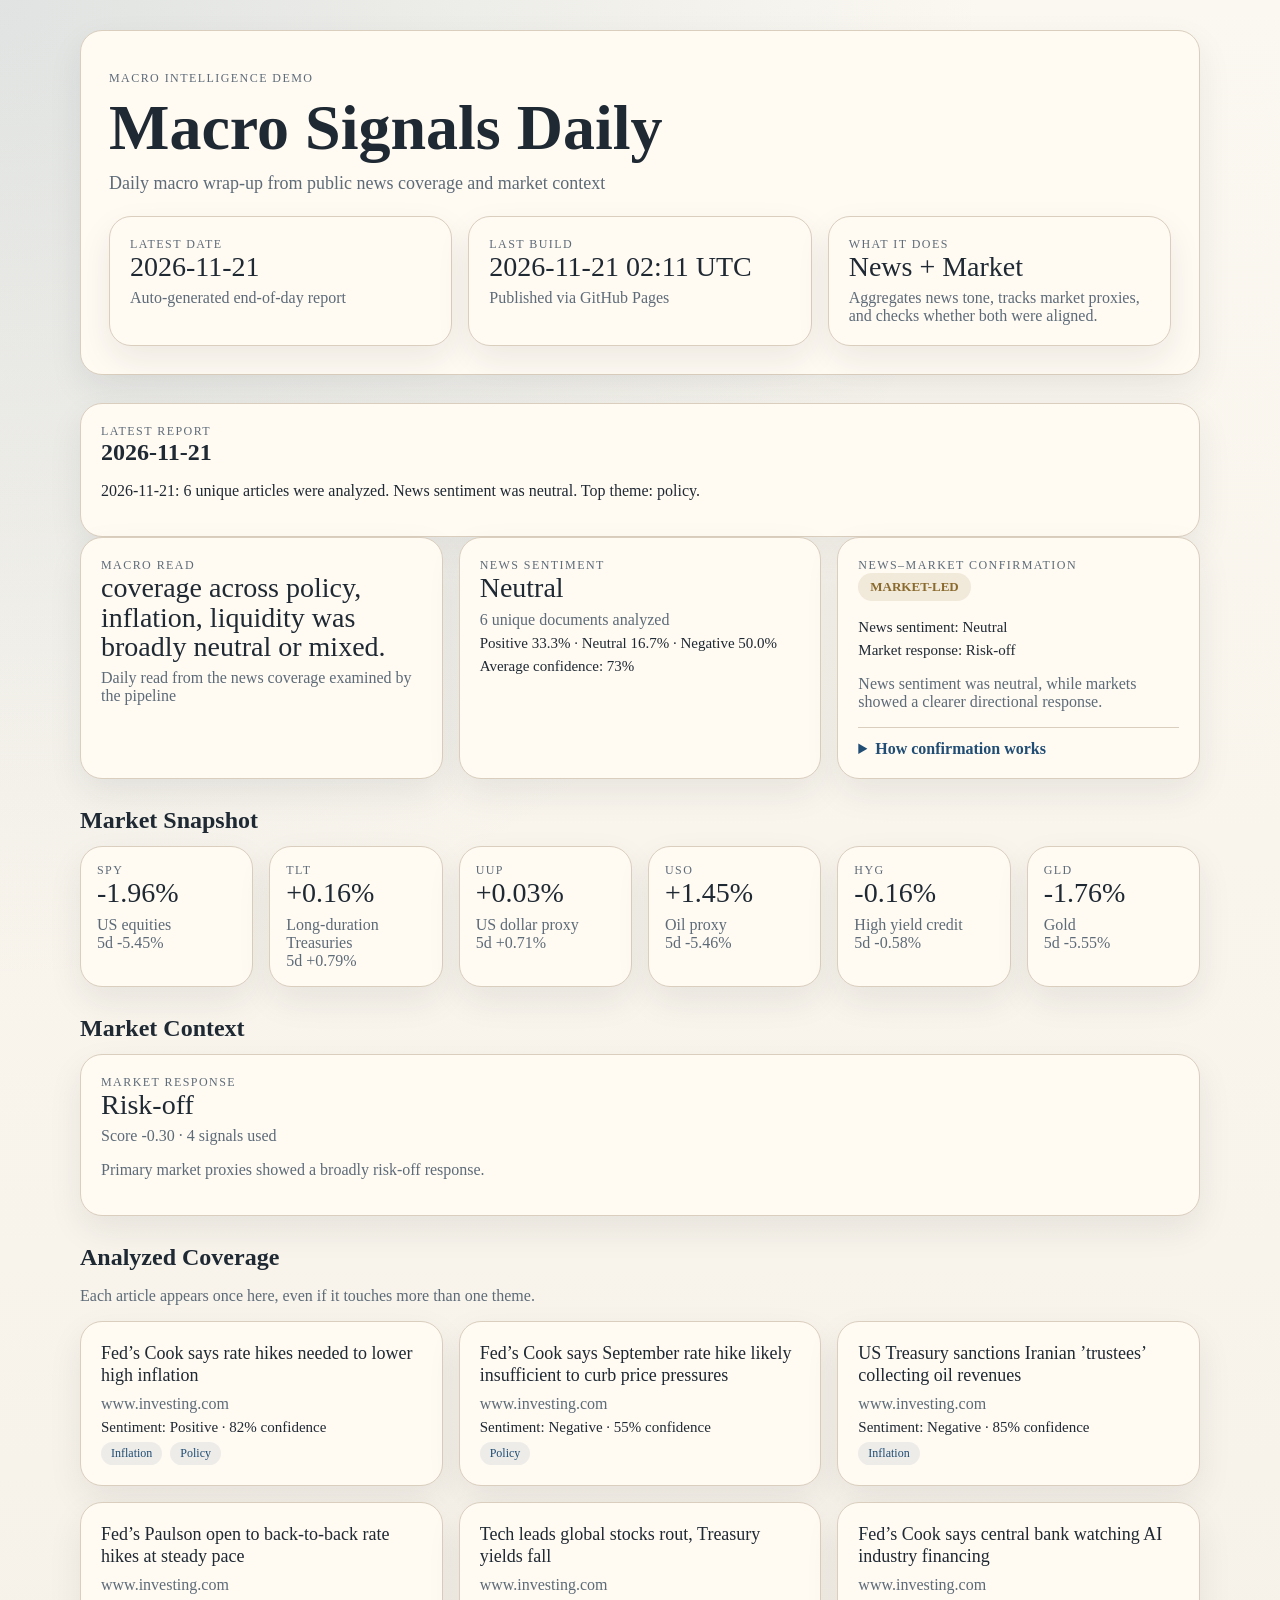
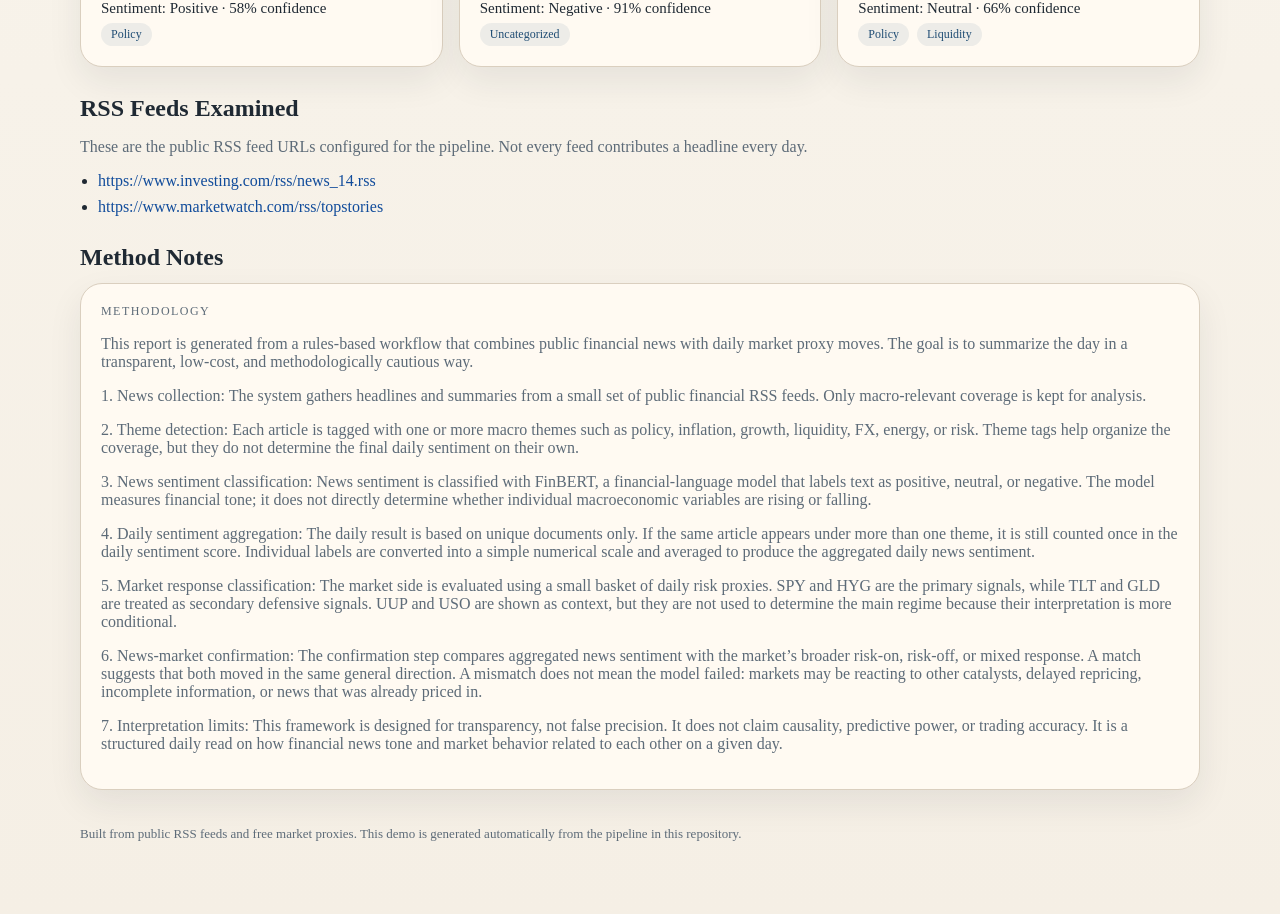
==== macro-signals-daily/index.html @ 62bd43a7 "Update macro signals daily site" ====
<!DOCTYPE html>
<html lang="en">
  <head>
    <meta charset="utf-8">
    <meta name="viewport" content="width=device-width, initial-scale=1">
    <title>Macro Signals Daily</title>
    <meta name="description" content="Daily macro wrap-up from public news coverage and market context">
    <link rel="stylesheet" href="styles.css">
  </head>
  <body>
    <main class="page">
      <section class="hero">
        <p class="eyebrow">Macro Intelligence Demo</p>
        <h1>Macro Signals Daily</h1>
        <p class="tagline">Daily macro wrap-up from public news coverage and market context</p>
        <div class="meta-row">
          <div class="card">
            <div class="kicker">Latest Date</div>
            <div class="value">2026-11-21</div>
            <div class="subtle">Auto-generated end-of-day report</div>
          </div>
          <div class="card">
            <div class="kicker">Last Build</div>
            <div class="value">2026-11-21 02:11 UTC</div>
            <div class="subtle">Published via GitHub Pages</div>
          </div>
          <div class="card">
            <div class="kicker">What It Does</div>
            <div class="value">News + Market</div>
            <div class="subtle">Aggregates news tone, tracks market proxies, and checks whether both were aligned.</div>
          </div>
        </div>
      </section>

      
    <section class="section" id="report-2026-11-21">
      <div class="card">
        <div class="kicker">Latest Report</div>
        <h2>2026-11-21</h2>
        <p>2026-11-21: 6 unique articles were analyzed. News sentiment was neutral. Top theme: policy.</p>
      </div>

      <div class="signal-grid">
        <div class="card">
          <div class="kicker">Macro Read</div>
          <div class="value">coverage across policy, inflation, liquidity was broadly neutral or mixed.</div>
          <div class="subtle">Daily read from the news coverage examined by the pipeline</div>
        </div>
        
    <div class="card">
      <div class="kicker">News Sentiment</div>
      <div class="value">Neutral</div>
      <div class="subtle">6 unique documents analyzed</div>
      <div class="summary-line">Positive 33.3% · Neutral 16.7% · Negative 50.0%</div>
      <div class="summary-line">Average confidence: 73%</div>
    </div>
    
        
    <div class="card">
      <div class="kicker">News–Market Confirmation</div>
      <div class="status-pill status-market-led">MARKET-LED</div>
      <div class="summary-line">News sentiment: Neutral</div>
      <div class="summary-line">Market response: Risk-off</div>
      <p class="subtle">News sentiment was neutral, while markets showed a clearer directional response.</p>
      <details>
        <summary>How confirmation works</summary>
        <p>
          It compares the aggregated tone of unique news documents with a basket of
          risk-on and risk-off proxies. SPY and HYG carry the most weight, while TLT
          and GLD act as lighter defensive signals.
        </p>
      </details>
    </div>
    
      </div>

      <div class="section">
        <h2>Market Snapshot</h2>
        <div class="market-grid">
            <div class="market-card">
              <div class="kicker">SPY</div>
              <div class="value">-1.96%</div>
              <div class="subtle">US equities</div>
              <div class="subtle">5d -5.45%</div>
            </div>
            
            <div class="market-card">
              <div class="kicker">TLT</div>
              <div class="value">+0.16%</div>
              <div class="subtle">Long-duration Treasuries</div>
              <div class="subtle">5d +0.79%</div>
            </div>
            
            <div class="market-card">
              <div class="kicker">UUP</div>
              <div class="value">+0.03%</div>
              <div class="subtle">US dollar proxy</div>
              <div class="subtle">5d +0.71%</div>
            </div>
            
            <div class="market-card">
              <div class="kicker">USO</div>
              <div class="value">+1.45%</div>
              <div class="subtle">Oil proxy</div>
              <div class="subtle">5d -5.46%</div>
            </div>
            
            <div class="market-card">
              <div class="kicker">HYG</div>
              <div class="value">-0.16%</div>
              <div class="subtle">High yield credit</div>
              <div class="subtle">5d -0.58%</div>
            </div>
            
            <div class="market-card">
              <div class="kicker">GLD</div>
              <div class="value">-1.76%</div>
              <div class="subtle">Gold</div>
              <div class="subtle">5d -5.55%</div>
            </div>
            </div>
      </div>

      <div class="section">
        <h2>Market Context</h2>
        
    <div class="card">
      <div class="kicker">Market Response</div>
      <div class="value">Risk-off</div>
      <div class="subtle">Score -0.30 · 4 signals used</div>
      <p class="subtle">Primary market proxies showed a broadly risk-off response.</p>
    </div>
    
      </div>

      <div class="section">
        <h2>Analyzed Coverage</h2>
        <p class="subtle">Each article appears once here, even if it touches more than one theme.</p>
        <div class="coverage-grid">
            <article class="story-card">
              <div class="story-title">Fed’s Cook says rate hikes needed to lower high inflation</div>
              <div class="source">www.investing.com</div>
              <div class="summary-line">Sentiment: Positive · 82% confidence</div>
              <div><span class="tag">Inflation</span><span class="tag">Policy</span></div>
            </article>
            
            <article class="story-card">
              <div class="story-title">Fed’s Cook says September rate hike likely insufficient to curb price pressures</div>
              <div class="source">www.investing.com</div>
              <div class="summary-line">Sentiment: Negative · 55% confidence</div>
              <div><span class="tag">Policy</span></div>
            </article>
            
            <article class="story-card">
              <div class="story-title">US Treasury sanctions Iranian ’trustees’ collecting oil revenues</div>
              <div class="source">www.investing.com</div>
              <div class="summary-line">Sentiment: Negative · 85% confidence</div>
              <div><span class="tag">Inflation</span></div>
            </article>
            
            <article class="story-card">
              <div class="story-title">Fed’s Paulson open to back-to-back rate hikes at steady pace</div>
              <div class="source">www.investing.com</div>
              <div class="summary-line">Sentiment: Positive · 58% confidence</div>
              <div><span class="tag">Policy</span></div>
            </article>
            
            <article class="story-card">
              <div class="story-title">Tech leads global stocks rout, Treasury yields fall</div>
              <div class="source">www.investing.com</div>
              <div class="summary-line">Sentiment: Negative · 91% confidence</div>
              <div><span class="tag">Uncategorized</span></div>
            </article>
            
            <article class="story-card">
              <div class="story-title">Fed’s Cook says central bank watching AI industry financing</div>
              <div class="source">www.investing.com</div>
              <div class="summary-line">Sentiment: Neutral · 66% confidence</div>
              <div><span class="tag">Policy</span><span class="tag">Liquidity</span></div>
            </article>
            </div>
      </div>

      <div class="section">
        <h2>RSS Feeds Examined</h2>
        <p class="subtle">These are the public RSS feed URLs configured for the pipeline. Not every feed contributes a headline every day.</p>
        <ul class="source-list"><li><a href="https://www.investing.com/rss/news_14.rss" target="_blank" rel="noreferrer">https://www.investing.com/rss/news_14.rss</a></li><li><a href="https://www.marketwatch.com/rss/topstories" target="_blank" rel="noreferrer">https://www.marketwatch.com/rss/topstories</a></li></ul>
      </div>

      <div class="section">
        <h2>Method Notes</h2>
        
    <div class="card">
      <div class="kicker">Methodology</div>
      <p class="subtle">
        This report is generated from a rules-based workflow that combines public financial
        news with daily market proxy moves. The goal is to summarize the day in a transparent,
        low-cost, and methodologically cautious way.
      </p>
      <p class="subtle">
        1. News collection: The system gathers headlines and summaries from a small set of
        public financial RSS feeds. Only macro-relevant coverage is kept for analysis.
      </p>
      <p class="subtle">
        2. Theme detection: Each article is tagged with one or more macro themes such as
        policy, inflation, growth, liquidity, FX, energy, or risk. Theme tags help organize
        the coverage, but they do not determine the final daily sentiment on their own.
      </p>
      <p class="subtle">
        3. News sentiment classification: News sentiment is classified with FinBERT, a
        financial-language model that labels text as positive, neutral, or negative. The
        model measures financial tone; it does not directly determine whether individual
        macroeconomic variables are rising or falling.
      </p>
      <p class="subtle">
        4. Daily sentiment aggregation: The daily result is based on unique documents only.
        If the same article appears under more than one theme, it is still counted once in
        the daily sentiment score. Individual labels are converted into a simple numerical
        scale and averaged to produce the aggregated daily news sentiment.
      </p>
      <p class="subtle">
        5. Market response classification: The market side is evaluated using a small basket
        of daily risk proxies. SPY and HYG are the primary signals, while TLT and GLD are
        treated as secondary defensive signals. UUP and USO are shown as context, but they
        are not used to determine the main regime because their interpretation is more
        conditional.
      </p>
      <p class="subtle">
        6. News-market confirmation: The confirmation step compares aggregated news sentiment
        with the market’s broader risk-on, risk-off, or mixed response. A match suggests
        that both moved in the same general direction. A mismatch does not mean the model
        failed: markets may be reacting to other catalysts, delayed repricing, incomplete
        information, or news that was already priced in.
      </p>
      <p class="subtle">
        7. Interpretation limits: This framework is designed for transparency, not false
        precision. It does not claim causality, predictive power, or trading accuracy. It is
        a structured daily read on how financial news tone and market behavior related to
        each other on a given day.
      </p>
    </div>
    
      </div>
    </section>
    

      <footer class="footer">
        Built from public RSS feeds and free market proxies. This demo is generated automatically from the pipeline in this repository.
      </footer>
    </main>
  </body>
</html>
---- macro-signals-daily/styles.css ----
:root {
  --bg: #f5efe5;
  --panel: #fffaf2;
  --panel-strong: #f1e8d9;
  --ink: #1f2933;
  --muted: #5d6b78;
  --line: #dacfbf;
  --accent: #204d74;
  --good: #1f6b44;
  --bad: #8f2f2d;
  --soft: #8a6a2d;
  --shadow: 0 14px 34px rgba(31, 41, 51, 0.08);
}
* { box-sizing: border-box; }
body {
  margin: 0;
  font-family: Georgia, "Times New Roman", serif;
  color: var(--ink);
  background:
    radial-gradient(circle at top left, rgba(32, 77, 116, 0.12), transparent 35%),
    linear-gradient(180deg, #fbf8f1 0%, var(--bg) 100%);
}
.page {
  width: min(1120px, calc(100vw - 32px));
  margin: 0 auto;
  padding: 30px 0 72px;
}
.hero, .card, .market-card, .story-card {
  background: var(--panel);
  border: 1px solid var(--line);
  border-radius: 22px;
  box-shadow: var(--shadow);
}
.hero { padding: 28px; }
.card, .story-card { padding: 20px; }
.market-card { padding: 16px; }
.eyebrow, .kicker {
  text-transform: uppercase;
  letter-spacing: 0.12em;
  font-size: 12px;
  color: var(--muted);
}
h1 { margin: 0; font-size: clamp(34px, 6vw, 64px); line-height: 0.95; }
h2 { margin: 0 0 12px; font-size: 24px; }
h3 { margin: 0 0 10px; font-size: 18px; }
.tagline, .subtle, .source, .footer, details p, details li {
  color: var(--muted);
}
.tagline {
  margin: 14px 0 0;
  max-width: 720px;
  font-size: 18px;
}
.section { margin-top: 28px; }
.meta-row, .signal-grid, .market-grid, .coverage-grid {
  display: grid;
  gap: 16px;
}
.meta-row { margin-top: 22px; grid-template-columns: repeat(auto-fit, minmax(180px, 1fr)); }
.signal-grid { grid-template-columns: repeat(auto-fit, minmax(240px, 1fr)); }
.market-grid { grid-template-columns: repeat(auto-fit, minmax(140px, 1fr)); }
.coverage-grid { grid-template-columns: repeat(auto-fit, minmax(280px, 1fr)); }
.value {
  font-size: 28px;
  line-height: 1.05;
  margin: 0 0 8px;
}
.summary-line {
  font-size: 15px;
  color: var(--ink);
  margin-top: 6px;
}
.status-pill, .tag {
  display: inline-flex;
  align-items: center;
  border-radius: 999px;
}
.status-pill {
  padding: 6px 12px;
  font-size: 13px;
  font-weight: 700;
  margin-bottom: 12px;
  background: var(--panel-strong);
}
.tag {
  margin: 6px 8px 0 0;
  padding: 4px 10px;
  font-size: 12px;
  color: var(--accent);
  background: rgba(32, 77, 116, 0.08);
}
.status-confirmed { color: var(--good); background: rgba(31, 107, 68, 0.12); }
.status-divergent { color: var(--bad); background: rgba(143, 47, 45, 0.12); }
.status-unconfirmed, .status-market-led, .status-neutral, .status-insufficient-data {
  color: var(--soft);
  background: rgba(138, 106, 45, 0.12);
}
.story-card ul, .source-list {
  margin: 12px 0 0;
  padding-left: 18px;
}
.source-list li + li { margin-top: 8px; }
.source-list a {
  color: #114c9b;
  text-decoration: none;
}
.source-list a:hover { text-decoration: underline; }
.story-title {
  font-size: 18px;
  line-height: 1.25;
  margin-bottom: 8px;
}
.footer {
  margin-top: 36px;
  font-size: 13px;
}
details {
  margin-top: 14px;
  padding-top: 12px;
  border-top: 1px solid var(--line);
}
summary {
  cursor: pointer;
  color: var(--accent);
  font-weight: 700;
}
@media (max-width: 720px) {
  .page {
    width: min(100vw - 20px, 1120px);
    padding-top: 16px;
  }
}
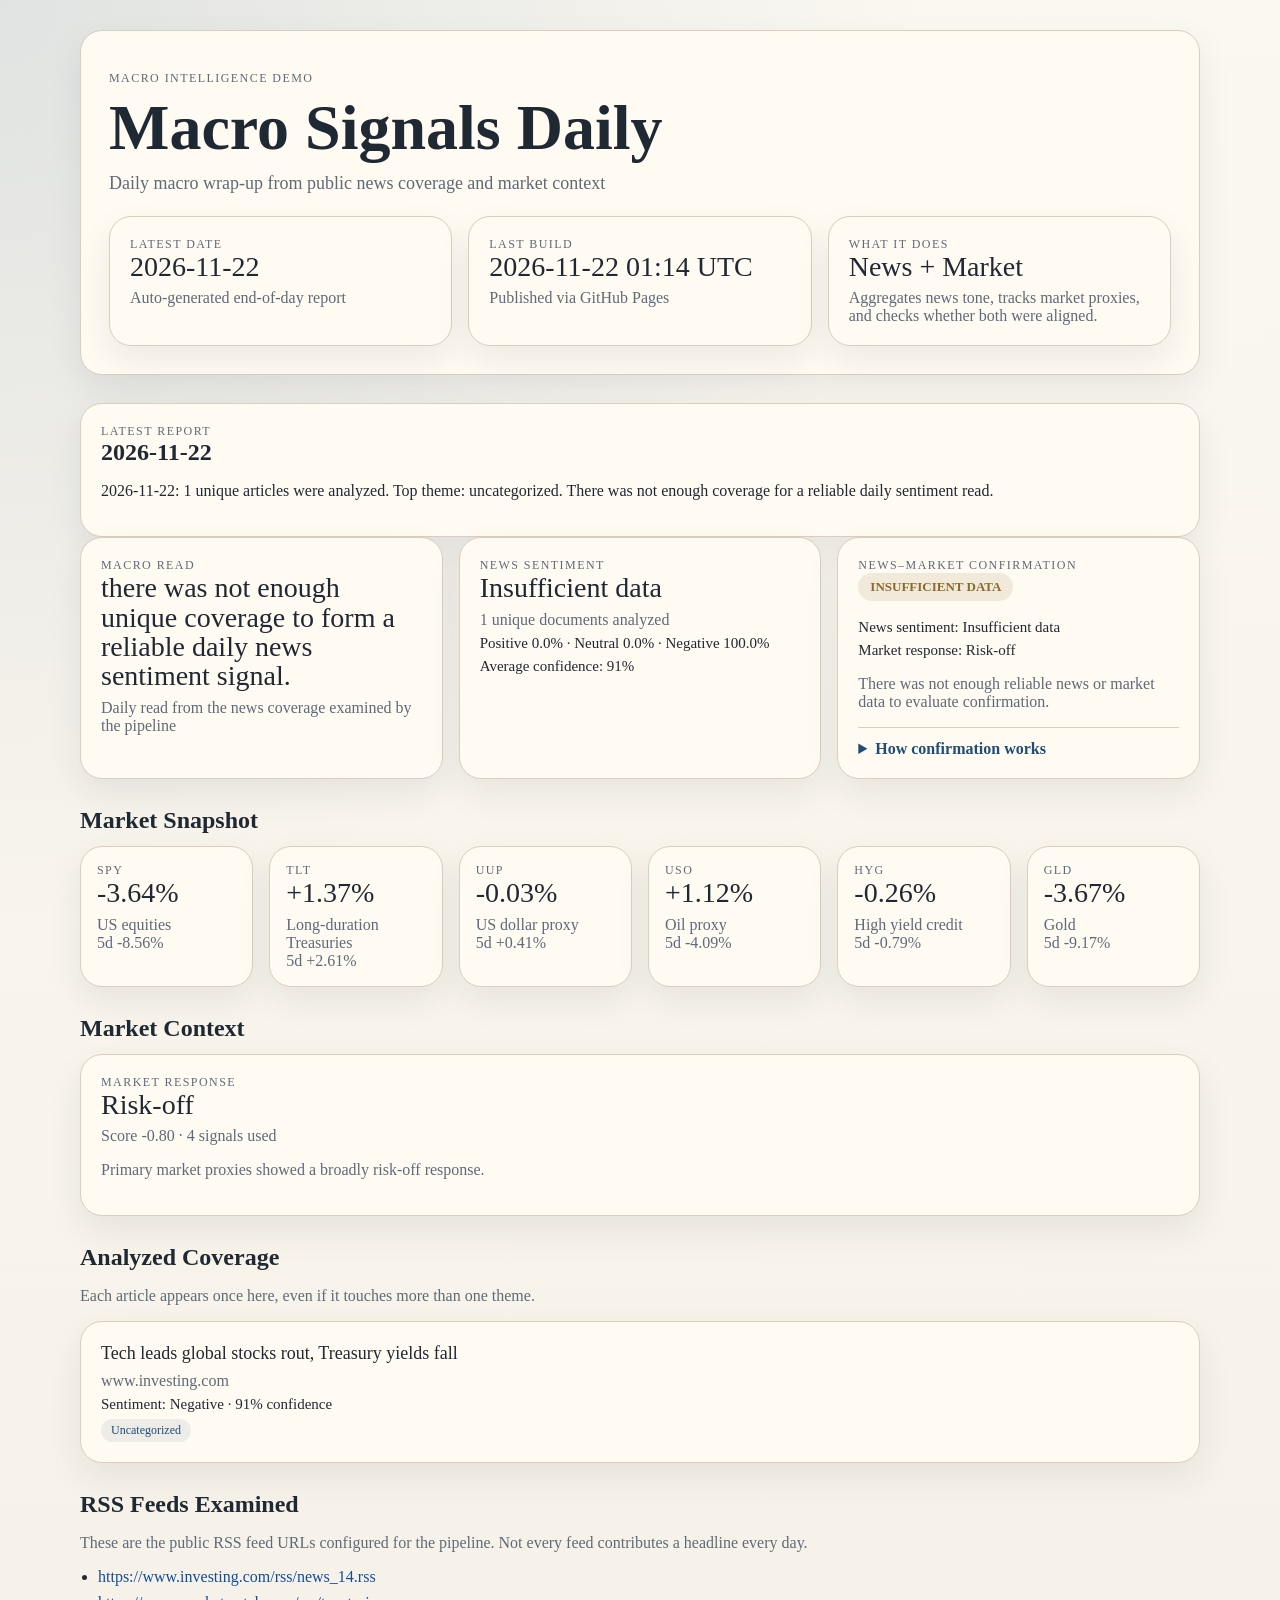
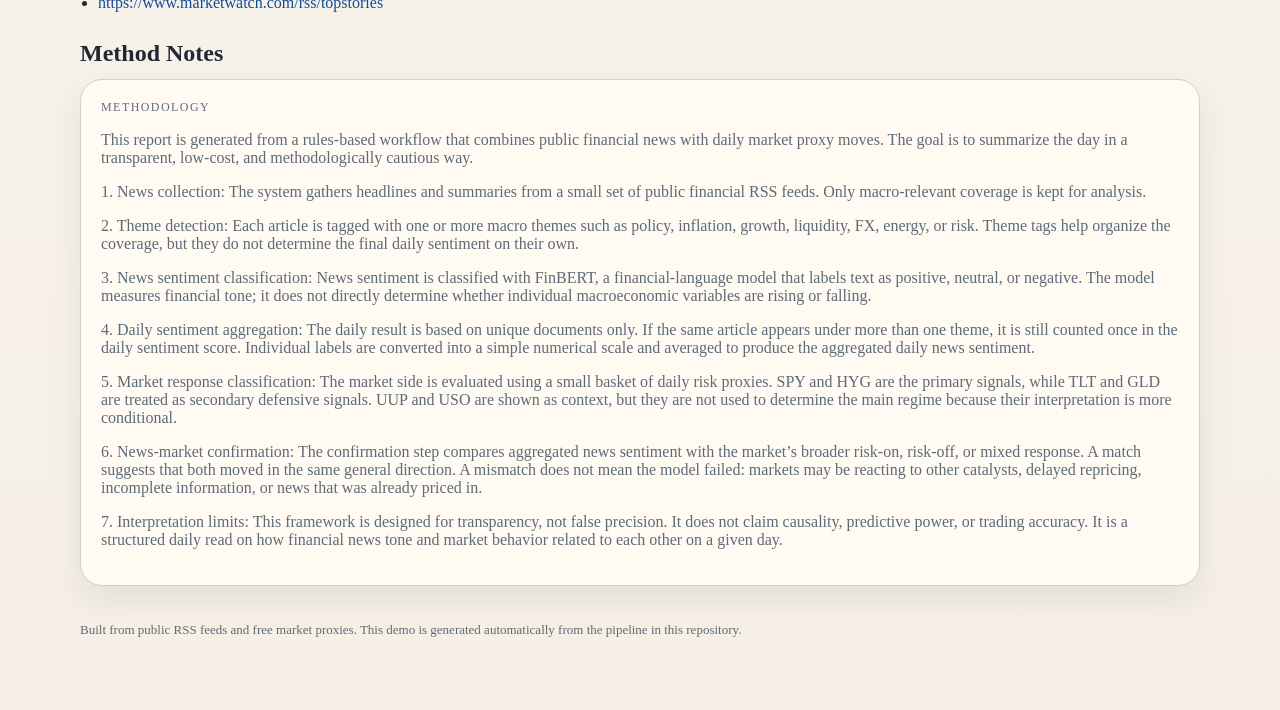
==== commit a59c156d: "Update macro signals daily site" ====
--- a/macro-signals-daily/index.html
+++ b/macro-signals-daily/index.html
@@ -16,12 +16,12 @@
         <div class="meta-row">
           <div class="card">
             <div class="kicker">Latest Date</div>
-            <div class="value">2026-11-21</div>
+            <div class="value">2026-11-22</div>
             <div class="subtle">Auto-generated end-of-day report</div>
           </div>
           <div class="card">
             <div class="kicker">Last Build</div>
-            <div class="value">2026-11-21 02:11 UTC</div>
+            <div class="value">2026-11-22 01:14 UTC</div>
             <div class="subtle">Published via GitHub Pages</div>
           </div>
           <div class="card">
@@ -33,35 +33,35 @@
       </section>
 
       
-    <section class="section" id="report-2026-11-21">
+    <section class="section" id="report-2026-11-22">
       <div class="card">
         <div class="kicker">Latest Report</div>
-        <h2>2026-11-21</h2>
-        <p>2026-11-21: 6 unique articles were analyzed. News sentiment was neutral. Top theme: policy.</p>
+        <h2>2026-11-22</h2>
+        <p>2026-11-22: 1 unique articles were analyzed. Top theme: uncategorized. There was not enough coverage for a reliable daily sentiment read.</p>
       </div>
 
       <div class="signal-grid">
         <div class="card">
           <div class="kicker">Macro Read</div>
-          <div class="value">coverage across policy, inflation, liquidity was broadly neutral or mixed.</div>
+          <div class="value">there was not enough unique coverage to form a reliable daily news sentiment signal.</div>
           <div class="subtle">Daily read from the news coverage examined by the pipeline</div>
         </div>
         
     <div class="card">
       <div class="kicker">News Sentiment</div>
-      <div class="value">Neutral</div>
-      <div class="subtle">6 unique documents analyzed</div>
-      <div class="summary-line">Positive 33.3% · Neutral 16.7% · Negative 50.0%</div>
-      <div class="summary-line">Average confidence: 73%</div>
+      <div class="value">Insufficient data</div>
+      <div class="subtle">1 unique documents analyzed</div>
+      <div class="summary-line">Positive 0.0% · Neutral 0.0% · Negative 100.0%</div>
+      <div class="summary-line">Average confidence: 91%</div>
     </div>
     
         
     <div class="card">
       <div class="kicker">News–Market Confirmation</div>
-      <div class="status-pill status-market-led">MARKET-LED</div>
-      <div class="summary-line">News sentiment: Neutral</div>
+      <div class="status-pill status-insufficient-data">INSUFFICIENT DATA</div>
+      <div class="summary-line">News sentiment: Insufficient data</div>
       <div class="summary-line">Market response: Risk-off</div>
-      <p class="subtle">News sentiment was neutral, while markets showed a clearer directional response.</p>
+      <p class="subtle">There was not enough reliable news or market data to evaluate confirmation.</p>
       <details>
         <summary>How confirmation works</summary>
         <p>
@@ -79,44 +79,44 @@
         <div class="market-grid">
             <div class="market-card">
               <div class="kicker">SPY</div>
-              <div class="value">-1.96%</div>
+              <div class="value">-3.64%</div>
               <div class="subtle">US equities</div>
-              <div class="subtle">5d -5.45%</div>
+              <div class="subtle">5d -8.56%</div>
             </div>
             
             <div class="market-card">
               <div class="kicker">TLT</div>
-              <div class="value">+0.16%</div>
+              <div class="value">+1.37%</div>
               <div class="subtle">Long-duration Treasuries</div>
-              <div class="subtle">5d +0.79%</div>
+              <div class="subtle">5d +2.61%</div>
             </div>
             
             <div class="market-card">
               <div class="kicker">UUP</div>
-              <div class="value">+0.03%</div>
+              <div class="value">-0.03%</div>
               <div class="subtle">US dollar proxy</div>
-              <div class="subtle">5d +0.71%</div>
+              <div class="subtle">5d +0.41%</div>
             </div>
             
             <div class="market-card">
               <div class="kicker">USO</div>
-              <div class="value">+1.45%</div>
+              <div class="value">+1.12%</div>
               <div class="subtle">Oil proxy</div>
-              <div class="subtle">5d -5.46%</div>
+              <div class="subtle">5d -4.09%</div>
             </div>
             
             <div class="market-card">
               <div class="kicker">HYG</div>
-              <div class="value">-0.16%</div>
+              <div class="value">-0.26%</div>
               <div class="subtle">High yield credit</div>
-              <div class="subtle">5d -0.58%</div>
+              <div class="subtle">5d -0.79%</div>
             </div>
             
             <div class="market-card">
               <div class="kicker">GLD</div>
-              <div class="value">-1.76%</div>
+              <div class="value">-3.67%</div>
               <div class="subtle">Gold</div>
-              <div class="subtle">5d -5.55%</div>
+              <div class="subtle">5d -9.17%</div>
             </div>
             </div>
       </div>
@@ -127,7 +127,7 @@
     <div class="card">
       <div class="kicker">Market Response</div>
       <div class="value">Risk-off</div>
-      <div class="subtle">Score -0.30 · 4 signals used</div>
+      <div class="subtle">Score -0.80 · 4 signals used</div>
       <p class="subtle">Primary market proxies showed a broadly risk-off response.</p>
     </div>
     
@@ -137,47 +137,12 @@
         <h2>Analyzed Coverage</h2>
         <p class="subtle">Each article appears once here, even if it touches more than one theme.</p>
         <div class="coverage-grid">
-            <article class="story-card">
-              <div class="story-title">Fed’s Cook says rate hikes needed to lower high inflation</div>
-              <div class="source">www.investing.com</div>
-              <div class="summary-line">Sentiment: Positive · 82% confidence</div>
-              <div><span class="tag">Inflation</span><span class="tag">Policy</span></div>
-            </article>
-            
-            <article class="story-card">
-              <div class="story-title">Fed’s Cook says September rate hike likely insufficient to curb price pressures</div>
-              <div class="source">www.investing.com</div>
-              <div class="summary-line">Sentiment: Negative · 55% confidence</div>
-              <div><span class="tag">Policy</span></div>
-            </article>
-            
-            <article class="story-card">
-              <div class="story-title">US Treasury sanctions Iranian ’trustees’ collecting oil revenues</div>
-              <div class="source">www.investing.com</div>
-              <div class="summary-line">Sentiment: Negative · 85% confidence</div>
-              <div><span class="tag">Inflation</span></div>
-            </article>
-            
-            <article class="story-card">
-              <div class="story-title">Fed’s Paulson open to back-to-back rate hikes at steady pace</div>
-              <div class="source">www.investing.com</div>
-              <div class="summary-line">Sentiment: Positive · 58% confidence</div>
-              <div><span class="tag">Policy</span></div>
-            </article>
-            
             <article class="story-card">
               <div class="story-title">Tech leads global stocks rout, Treasury yields fall</div>
               <div class="source">www.investing.com</div>
               <div class="summary-line">Sentiment: Negative · 91% confidence</div>
               <div><span class="tag">Uncategorized</span></div>
             </article>
-            
-            <article class="story-card">
-              <div class="story-title">Fed’s Cook says central bank watching AI industry financing</div>
-              <div class="source">www.investing.com</div>
-              <div class="summary-line">Sentiment: Neutral · 66% confidence</div>
-              <div><span class="tag">Policy</span><span class="tag">Liquidity</span></div>
-            </article>
             </div>
       </div>
 
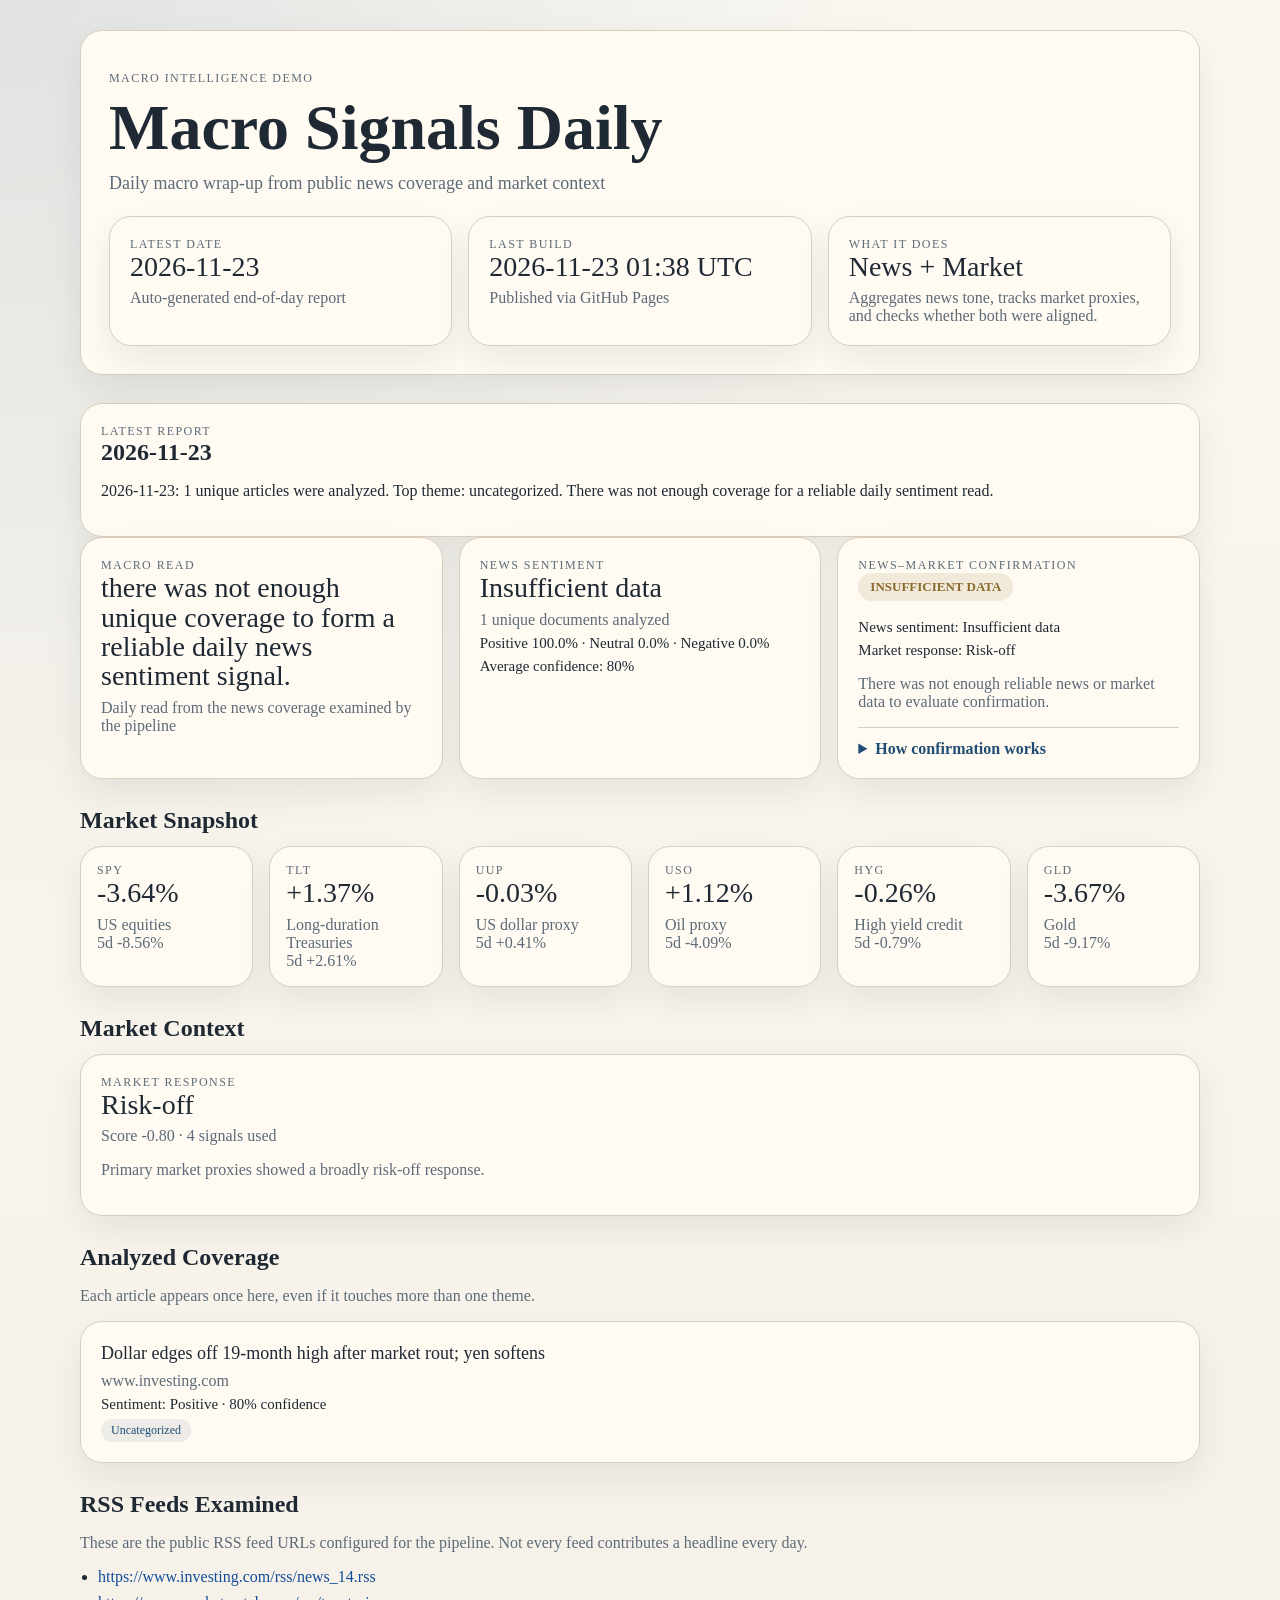
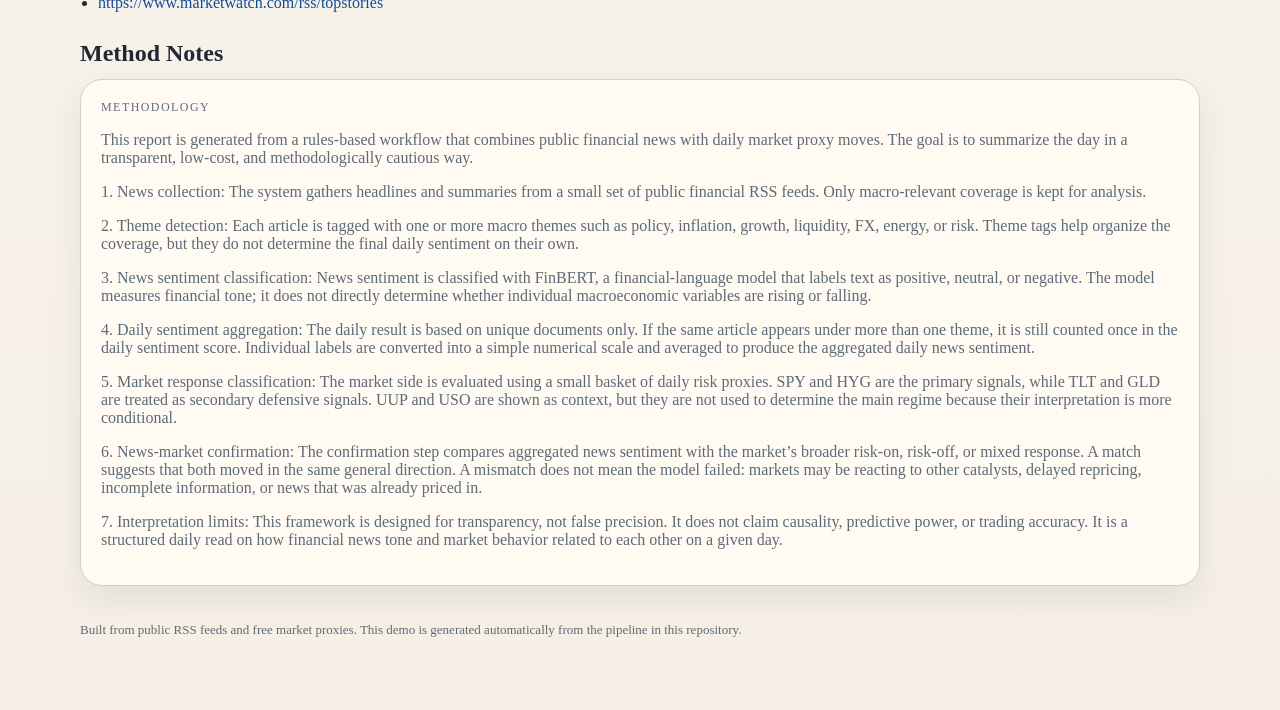
==== commit e3895e1b: "Update macro signals daily site" ====
--- a/macro-signals-daily/index.html
+++ b/macro-signals-daily/index.html
@@ -16,12 +16,12 @@
         <div class="meta-row">
           <div class="card">
             <div class="kicker">Latest Date</div>
-            <div class="value">2026-11-22</div>
+            <div class="value">2026-11-23</div>
             <div class="subtle">Auto-generated end-of-day report</div>
           </div>
           <div class="card">
             <div class="kicker">Last Build</div>
-            <div class="value">2026-11-22 01:14 UTC</div>
+            <div class="value">2026-11-23 01:38 UTC</div>
             <div class="subtle">Published via GitHub Pages</div>
           </div>
           <div class="card">
@@ -33,11 +33,11 @@
       </section>
 
       
-    <section class="section" id="report-2026-11-22">
+    <section class="section" id="report-2026-11-23">
       <div class="card">
         <div class="kicker">Latest Report</div>
-        <h2>2026-11-22</h2>
-        <p>2026-11-22: 1 unique articles were analyzed. Top theme: uncategorized. There was not enough coverage for a reliable daily sentiment read.</p>
+        <h2>2026-11-23</h2>
+        <p>2026-11-23: 1 unique articles were analyzed. Top theme: uncategorized. There was not enough coverage for a reliable daily sentiment read.</p>
       </div>
 
       <div class="signal-grid">
@@ -51,8 +51,8 @@
       <div class="kicker">News Sentiment</div>
       <div class="value">Insufficient data</div>
       <div class="subtle">1 unique documents analyzed</div>
-      <div class="summary-line">Positive 0.0% · Neutral 0.0% · Negative 100.0%</div>
-      <div class="summary-line">Average confidence: 91%</div>
+      <div class="summary-line">Positive 100.0% · Neutral 0.0% · Negative 0.0%</div>
+      <div class="summary-line">Average confidence: 80%</div>
     </div>
     
         
@@ -138,9 +138,9 @@
         <p class="subtle">Each article appears once here, even if it touches more than one theme.</p>
         <div class="coverage-grid">
             <article class="story-card">
-              <div class="story-title">Tech leads global stocks rout, Treasury yields fall</div>
+              <div class="story-title">Dollar edges off 19-month high after market rout; yen softens</div>
               <div class="source">www.investing.com</div>
-              <div class="summary-line">Sentiment: Negative · 91% confidence</div>
+              <div class="summary-line">Sentiment: Positive · 80% confidence</div>
               <div><span class="tag">Uncategorized</span></div>
             </article>
             </div>
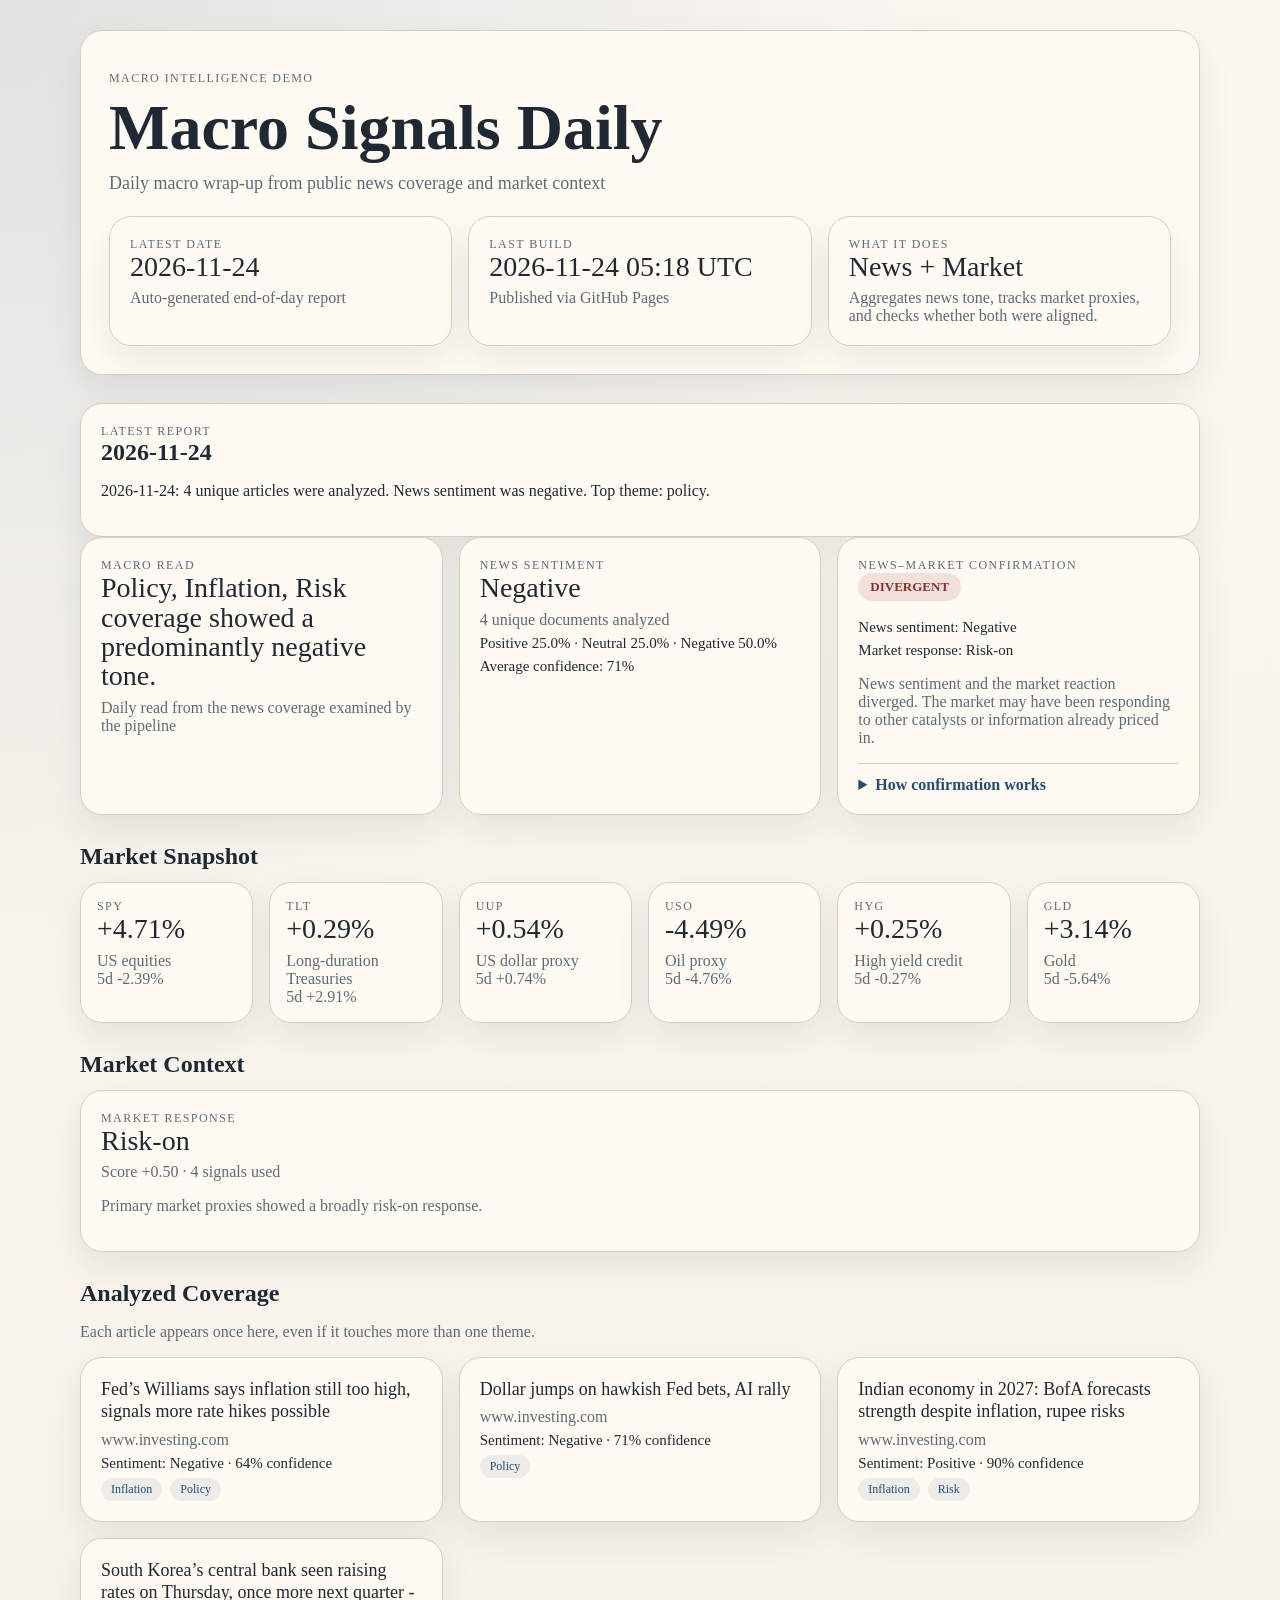
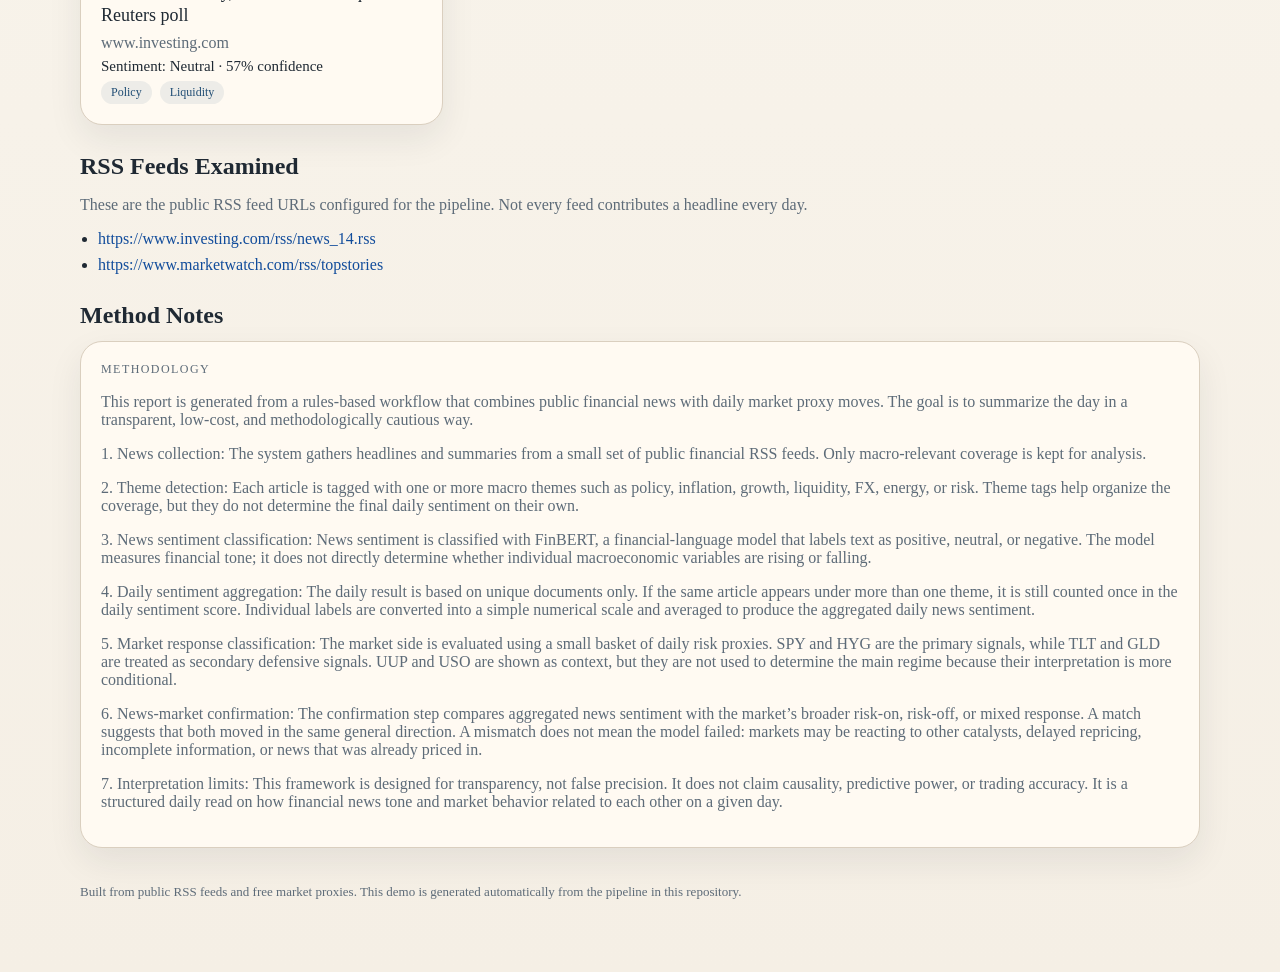
==== commit 1c4304d0: "Update macro signals daily site" ====
--- a/macro-signals-daily/index.html
+++ b/macro-signals-daily/index.html
@@ -16,12 +16,12 @@
         <div class="meta-row">
           <div class="card">
             <div class="kicker">Latest Date</div>
-            <div class="value">2026-11-23</div>
+            <div class="value">2026-11-24</div>
             <div class="subtle">Auto-generated end-of-day report</div>
           </div>
           <div class="card">
             <div class="kicker">Last Build</div>
-            <div class="value">2026-11-23 01:38 UTC</div>
+            <div class="value">2026-11-24 05:18 UTC</div>
             <div class="subtle">Published via GitHub Pages</div>
           </div>
           <div class="card">
@@ -33,35 +33,35 @@
       </section>
 
       
-    <section class="section" id="report-2026-11-23">
+    <section class="section" id="report-2026-11-24">
       <div class="card">
         <div class="kicker">Latest Report</div>
-        <h2>2026-11-23</h2>
-        <p>2026-11-23: 1 unique articles were analyzed. Top theme: uncategorized. There was not enough coverage for a reliable daily sentiment read.</p>
+        <h2>2026-11-24</h2>
+        <p>2026-11-24: 4 unique articles were analyzed. News sentiment was negative. Top theme: policy.</p>
       </div>
 
       <div class="signal-grid">
         <div class="card">
           <div class="kicker">Macro Read</div>
-          <div class="value">there was not enough unique coverage to form a reliable daily news sentiment signal.</div>
+          <div class="value">Policy, Inflation, Risk coverage showed a predominantly negative tone.</div>
           <div class="subtle">Daily read from the news coverage examined by the pipeline</div>
         </div>
         
     <div class="card">
       <div class="kicker">News Sentiment</div>
-      <div class="value">Insufficient data</div>
-      <div class="subtle">1 unique documents analyzed</div>
-      <div class="summary-line">Positive 100.0% · Neutral 0.0% · Negative 0.0%</div>
-      <div class="summary-line">Average confidence: 80%</div>
+      <div class="value">Negative</div>
+      <div class="subtle">4 unique documents analyzed</div>
+      <div class="summary-line">Positive 25.0% · Neutral 25.0% · Negative 50.0%</div>
+      <div class="summary-line">Average confidence: 71%</div>
     </div>
     
         
     <div class="card">
       <div class="kicker">News–Market Confirmation</div>
-      <div class="status-pill status-insufficient-data">INSUFFICIENT DATA</div>
-      <div class="summary-line">News sentiment: Insufficient data</div>
-      <div class="summary-line">Market response: Risk-off</div>
-      <p class="subtle">There was not enough reliable news or market data to evaluate confirmation.</p>
+      <div class="status-pill status-divergent">DIVERGENT</div>
+      <div class="summary-line">News sentiment: Negative</div>
+      <div class="summary-line">Market response: Risk-on</div>
+      <p class="subtle">News sentiment and the market reaction diverged. The market may have been responding to other catalysts or information already priced in.</p>
       <details>
         <summary>How confirmation works</summary>
         <p>
@@ -79,44 +79,44 @@
         <div class="market-grid">
             <div class="market-card">
               <div class="kicker">SPY</div>
-              <div class="value">-3.64%</div>
+              <div class="value">+4.71%</div>
               <div class="subtle">US equities</div>
-              <div class="subtle">5d -8.56%</div>
+              <div class="subtle">5d -2.39%</div>
             </div>
             
             <div class="market-card">
               <div class="kicker">TLT</div>
-              <div class="value">+1.37%</div>
+              <div class="value">+0.29%</div>
               <div class="subtle">Long-duration Treasuries</div>
-              <div class="subtle">5d +2.61%</div>
+              <div class="subtle">5d +2.91%</div>
             </div>
             
             <div class="market-card">
               <div class="kicker">UUP</div>
-              <div class="value">-0.03%</div>
+              <div class="value">+0.54%</div>
               <div class="subtle">US dollar proxy</div>
-              <div class="subtle">5d +0.41%</div>
+              <div class="subtle">5d +0.74%</div>
             </div>
             
             <div class="market-card">
               <div class="kicker">USO</div>
-              <div class="value">+1.12%</div>
+              <div class="value">-4.49%</div>
               <div class="subtle">Oil proxy</div>
-              <div class="subtle">5d -4.09%</div>
+              <div class="subtle">5d -4.76%</div>
             </div>
             
             <div class="market-card">
               <div class="kicker">HYG</div>
-              <div class="value">-0.26%</div>
+              <div class="value">+0.25%</div>
               <div class="subtle">High yield credit</div>
-              <div class="subtle">5d -0.79%</div>
+              <div class="subtle">5d -0.27%</div>
             </div>
             
             <div class="market-card">
               <div class="kicker">GLD</div>
-              <div class="value">-3.67%</div>
+              <div class="value">+3.14%</div>
               <div class="subtle">Gold</div>
-              <div class="subtle">5d -9.17%</div>
+              <div class="subtle">5d -5.64%</div>
             </div>
             </div>
       </div>
@@ -126,9 +126,9 @@
         
     <div class="card">
       <div class="kicker">Market Response</div>
-      <div class="value">Risk-off</div>
-      <div class="subtle">Score -0.80 · 4 signals used</div>
-      <p class="subtle">Primary market proxies showed a broadly risk-off response.</p>
+      <div class="value">Risk-on</div>
+      <div class="subtle">Score +0.50 · 4 signals used</div>
+      <p class="subtle">Primary market proxies showed a broadly risk-on response.</p>
     </div>
     
       </div>
@@ -138,10 +138,31 @@
         <p class="subtle">Each article appears once here, even if it touches more than one theme.</p>
         <div class="coverage-grid">
             <article class="story-card">
-              <div class="story-title">Dollar edges off 19-month high after market rout; yen softens</div>
-              <div class="source">www.investing.com</div>
-              <div class="summary-line">Sentiment: Positive · 80% confidence</div>
-              <div><span class="tag">Uncategorized</span></div>
+              <div class="story-title">Fed’s Williams says inflation still too high, signals more rate hikes possible</div>
+              <div class="source">www.investing.com</div>
+              <div class="summary-line">Sentiment: Negative · 64% confidence</div>
+              <div><span class="tag">Inflation</span><span class="tag">Policy</span></div>
+            </article>
+            
+            <article class="story-card">
+              <div class="story-title">Dollar jumps on hawkish Fed bets, AI rally</div>
+              <div class="source">www.investing.com</div>
+              <div class="summary-line">Sentiment: Negative · 71% confidence</div>
+              <div><span class="tag">Policy</span></div>
+            </article>
+            
+            <article class="story-card">
+              <div class="story-title">Indian economy in 2027: BofA forecasts strength despite inflation, rupee risks</div>
+              <div class="source">www.investing.com</div>
+              <div class="summary-line">Sentiment: Positive · 90% confidence</div>
+              <div><span class="tag">Inflation</span><span class="tag">Risk</span></div>
+            </article>
+            
+            <article class="story-card">
+              <div class="story-title">South Korea’s central bank seen raising rates on Thursday, once more next quarter - Reuters poll</div>
+              <div class="source">www.investing.com</div>
+              <div class="summary-line">Sentiment: Neutral · 57% confidence</div>
+              <div><span class="tag">Policy</span><span class="tag">Liquidity</span></div>
             </article>
             </div>
       </div>
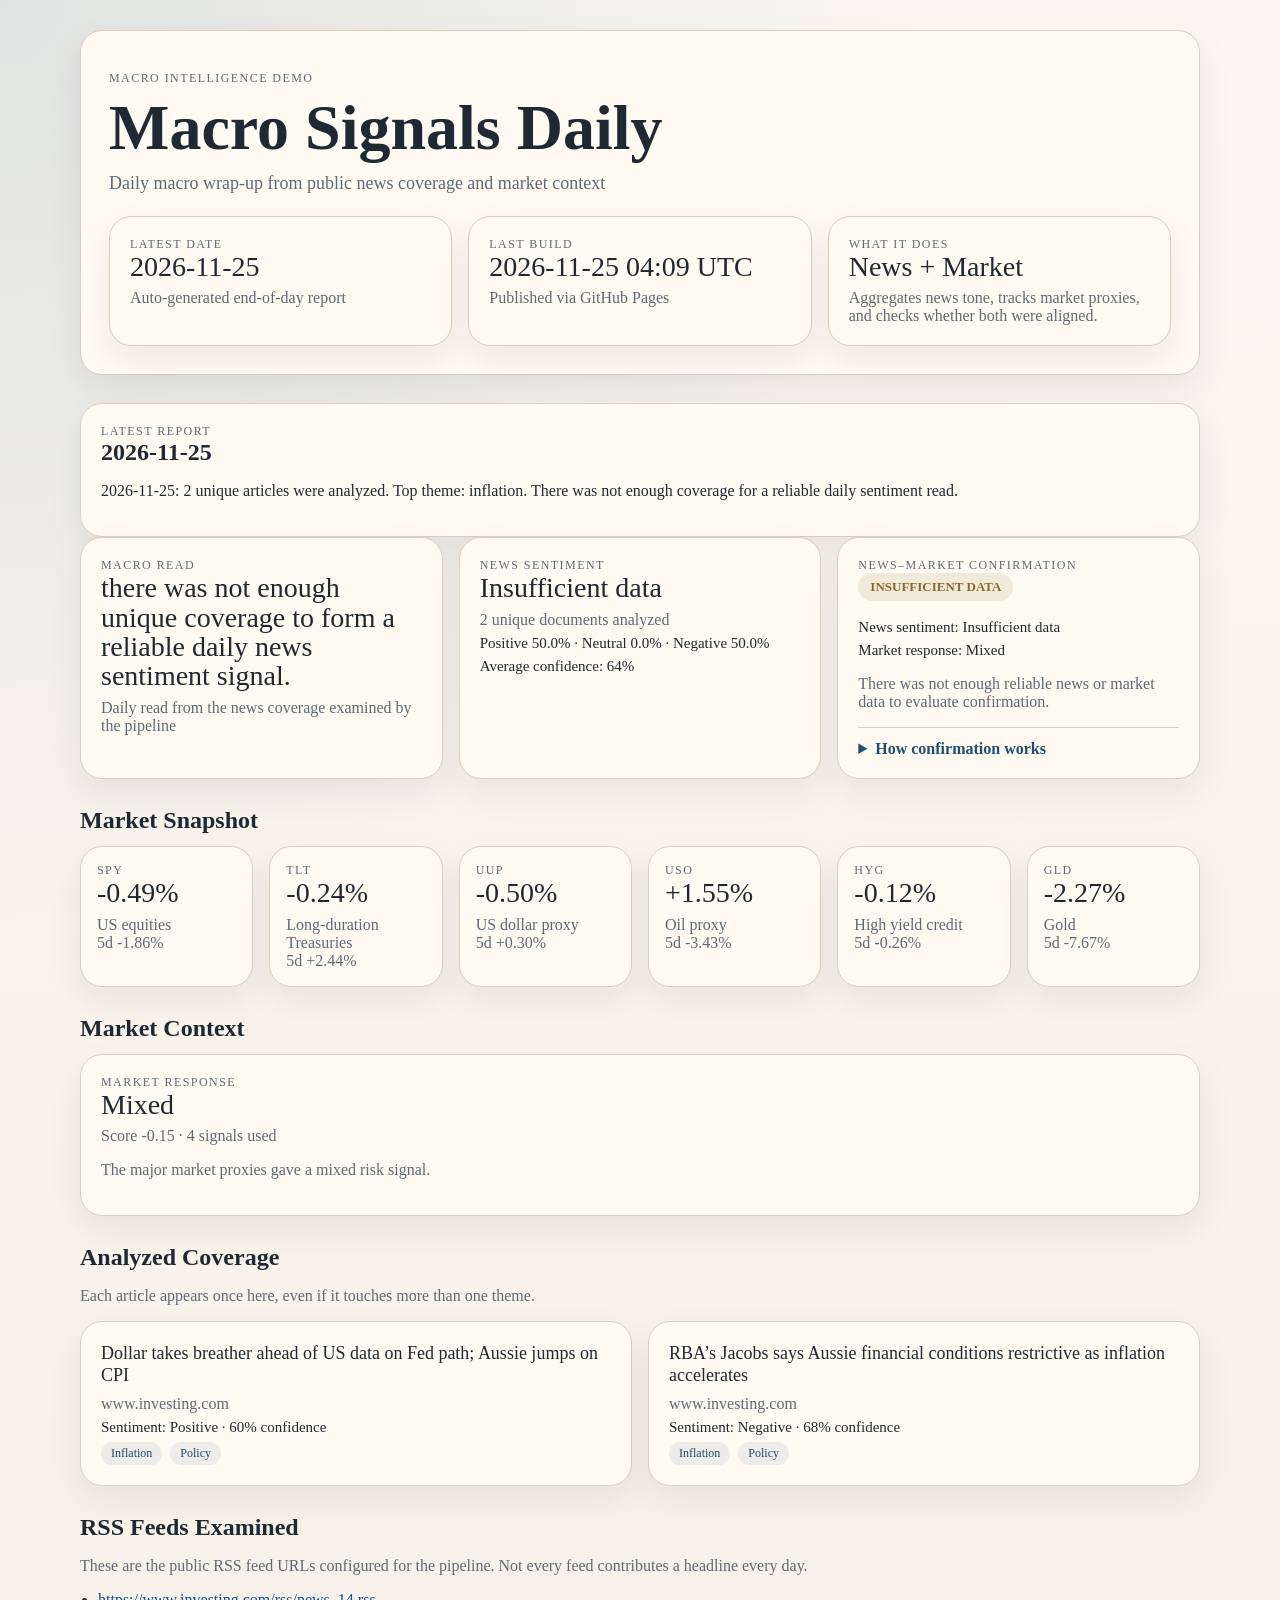
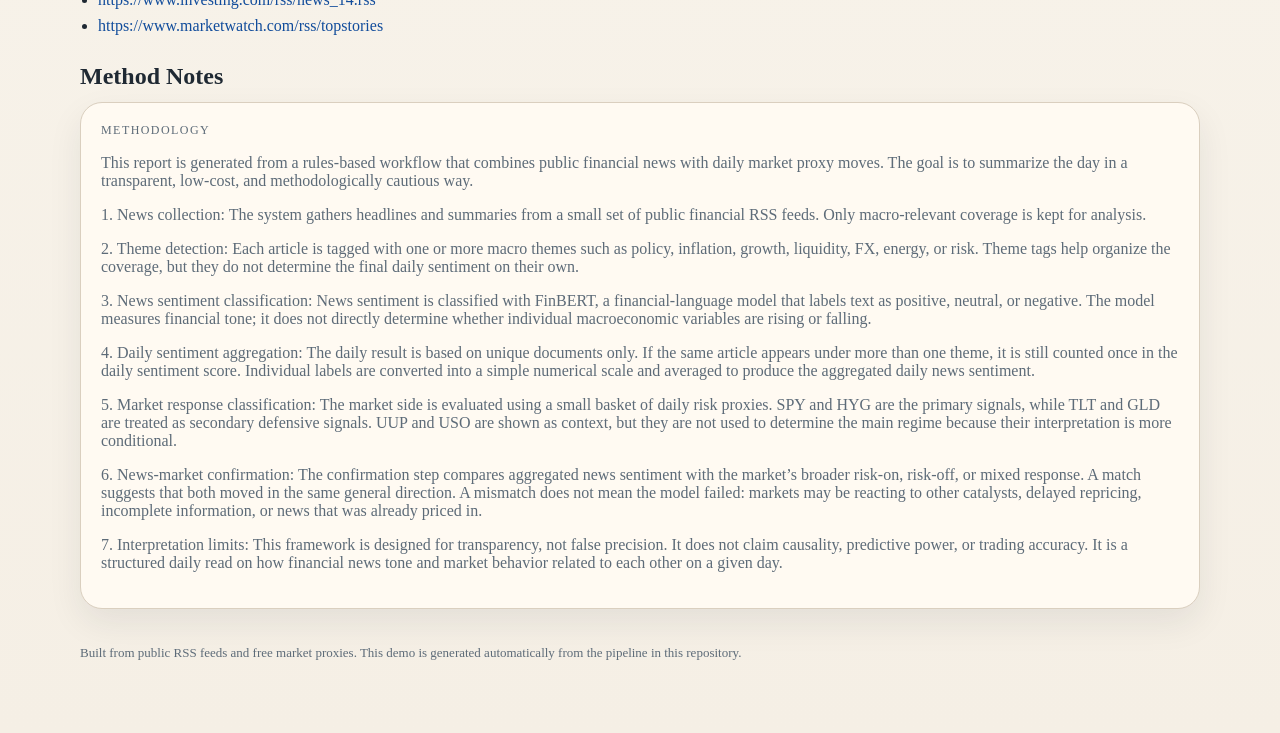
==== commit ab4767e7: "Update macro signals daily site" ====
--- a/macro-signals-daily/index.html
+++ b/macro-signals-daily/index.html
@@ -16,12 +16,12 @@
         <div class="meta-row">
           <div class="card">
             <div class="kicker">Latest Date</div>
-            <div class="value">2026-11-24</div>
+            <div class="value">2026-11-25</div>
             <div class="subtle">Auto-generated end-of-day report</div>
           </div>
           <div class="card">
             <div class="kicker">Last Build</div>
-            <div class="value">2026-11-24 05:18 UTC</div>
+            <div class="value">2026-11-25 04:09 UTC</div>
             <div class="subtle">Published via GitHub Pages</div>
           </div>
           <div class="card">
@@ -33,35 +33,35 @@
       </section>
 
       
-    <section class="section" id="report-2026-11-24">
+    <section class="section" id="report-2026-11-25">
       <div class="card">
         <div class="kicker">Latest Report</div>
-        <h2>2026-11-24</h2>
-        <p>2026-11-24: 4 unique articles were analyzed. News sentiment was negative. Top theme: policy.</p>
+        <h2>2026-11-25</h2>
+        <p>2026-11-25: 2 unique articles were analyzed. Top theme: inflation. There was not enough coverage for a reliable daily sentiment read.</p>
       </div>
 
       <div class="signal-grid">
         <div class="card">
           <div class="kicker">Macro Read</div>
-          <div class="value">Policy, Inflation, Risk coverage showed a predominantly negative tone.</div>
+          <div class="value">there was not enough unique coverage to form a reliable daily news sentiment signal.</div>
           <div class="subtle">Daily read from the news coverage examined by the pipeline</div>
         </div>
         
     <div class="card">
       <div class="kicker">News Sentiment</div>
-      <div class="value">Negative</div>
-      <div class="subtle">4 unique documents analyzed</div>
-      <div class="summary-line">Positive 25.0% · Neutral 25.0% · Negative 50.0%</div>
-      <div class="summary-line">Average confidence: 71%</div>
+      <div class="value">Insufficient data</div>
+      <div class="subtle">2 unique documents analyzed</div>
+      <div class="summary-line">Positive 50.0% · Neutral 0.0% · Negative 50.0%</div>
+      <div class="summary-line">Average confidence: 64%</div>
     </div>
     
         
     <div class="card">
       <div class="kicker">News–Market Confirmation</div>
-      <div class="status-pill status-divergent">DIVERGENT</div>
-      <div class="summary-line">News sentiment: Negative</div>
-      <div class="summary-line">Market response: Risk-on</div>
-      <p class="subtle">News sentiment and the market reaction diverged. The market may have been responding to other catalysts or information already priced in.</p>
+      <div class="status-pill status-insufficient-data">INSUFFICIENT DATA</div>
+      <div class="summary-line">News sentiment: Insufficient data</div>
+      <div class="summary-line">Market response: Mixed</div>
+      <p class="subtle">There was not enough reliable news or market data to evaluate confirmation.</p>
       <details>
         <summary>How confirmation works</summary>
         <p>
@@ -79,44 +79,44 @@
         <div class="market-grid">
             <div class="market-card">
               <div class="kicker">SPY</div>
-              <div class="value">+4.71%</div>
+              <div class="value">-0.49%</div>
               <div class="subtle">US equities</div>
-              <div class="subtle">5d -2.39%</div>
+              <div class="subtle">5d -1.86%</div>
             </div>
             
             <div class="market-card">
               <div class="kicker">TLT</div>
-              <div class="value">+0.29%</div>
+              <div class="value">-0.24%</div>
               <div class="subtle">Long-duration Treasuries</div>
-              <div class="subtle">5d +2.91%</div>
+              <div class="subtle">5d +2.44%</div>
             </div>
             
             <div class="market-card">
               <div class="kicker">UUP</div>
-              <div class="value">+0.54%</div>
+              <div class="value">-0.50%</div>
               <div class="subtle">US dollar proxy</div>
-              <div class="subtle">5d +0.74%</div>
+              <div class="subtle">5d +0.30%</div>
             </div>
             
             <div class="market-card">
               <div class="kicker">USO</div>
-              <div class="value">-4.49%</div>
+              <div class="value">+1.55%</div>
               <div class="subtle">Oil proxy</div>
-              <div class="subtle">5d -4.76%</div>
+              <div class="subtle">5d -3.43%</div>
             </div>
             
             <div class="market-card">
               <div class="kicker">HYG</div>
-              <div class="value">+0.25%</div>
+              <div class="value">-0.12%</div>
               <div class="subtle">High yield credit</div>
-              <div class="subtle">5d -0.27%</div>
+              <div class="subtle">5d -0.26%</div>
             </div>
             
             <div class="market-card">
               <div class="kicker">GLD</div>
-              <div class="value">+3.14%</div>
+              <div class="value">-2.27%</div>
               <div class="subtle">Gold</div>
-              <div class="subtle">5d -5.64%</div>
+              <div class="subtle">5d -7.67%</div>
             </div>
             </div>
       </div>
@@ -126,9 +126,9 @@
         
     <div class="card">
       <div class="kicker">Market Response</div>
-      <div class="value">Risk-on</div>
-      <div class="subtle">Score +0.50 · 4 signals used</div>
-      <p class="subtle">Primary market proxies showed a broadly risk-on response.</p>
+      <div class="value">Mixed</div>
+      <div class="subtle">Score -0.15 · 4 signals used</div>
+      <p class="subtle">The major market proxies gave a mixed risk signal.</p>
     </div>
     
       </div>
@@ -138,31 +138,17 @@
         <p class="subtle">Each article appears once here, even if it touches more than one theme.</p>
         <div class="coverage-grid">
             <article class="story-card">
-              <div class="story-title">Fed’s Williams says inflation still too high, signals more rate hikes possible</div>
+              <div class="story-title">Dollar takes breather ahead of US data on Fed path; Aussie jumps on CPI</div>
               <div class="source">www.investing.com</div>
-              <div class="summary-line">Sentiment: Negative · 64% confidence</div>
+              <div class="summary-line">Sentiment: Positive · 60% confidence</div>
               <div><span class="tag">Inflation</span><span class="tag">Policy</span></div>
             </article>
             
             <article class="story-card">
-              <div class="story-title">Dollar jumps on hawkish Fed bets, AI rally</div>
+              <div class="story-title">RBA’s Jacobs says Aussie financial conditions restrictive as inflation accelerates</div>
               <div class="source">www.investing.com</div>
-              <div class="summary-line">Sentiment: Negative · 71% confidence</div>
-              <div><span class="tag">Policy</span></div>
-            </article>
-            
-            <article class="story-card">
-              <div class="story-title">Indian economy in 2027: BofA forecasts strength despite inflation, rupee risks</div>
-              <div class="source">www.investing.com</div>
-              <div class="summary-line">Sentiment: Positive · 90% confidence</div>
-              <div><span class="tag">Inflation</span><span class="tag">Risk</span></div>
-            </article>
-            
-            <article class="story-card">
-              <div class="story-title">South Korea’s central bank seen raising rates on Thursday, once more next quarter - Reuters poll</div>
-              <div class="source">www.investing.com</div>
-              <div class="summary-line">Sentiment: Neutral · 57% confidence</div>
-              <div><span class="tag">Policy</span><span class="tag">Liquidity</span></div>
+              <div class="summary-line">Sentiment: Negative · 68% confidence</div>
+              <div><span class="tag">Inflation</span><span class="tag">Policy</span></div>
             </article>
             </div>
       </div>
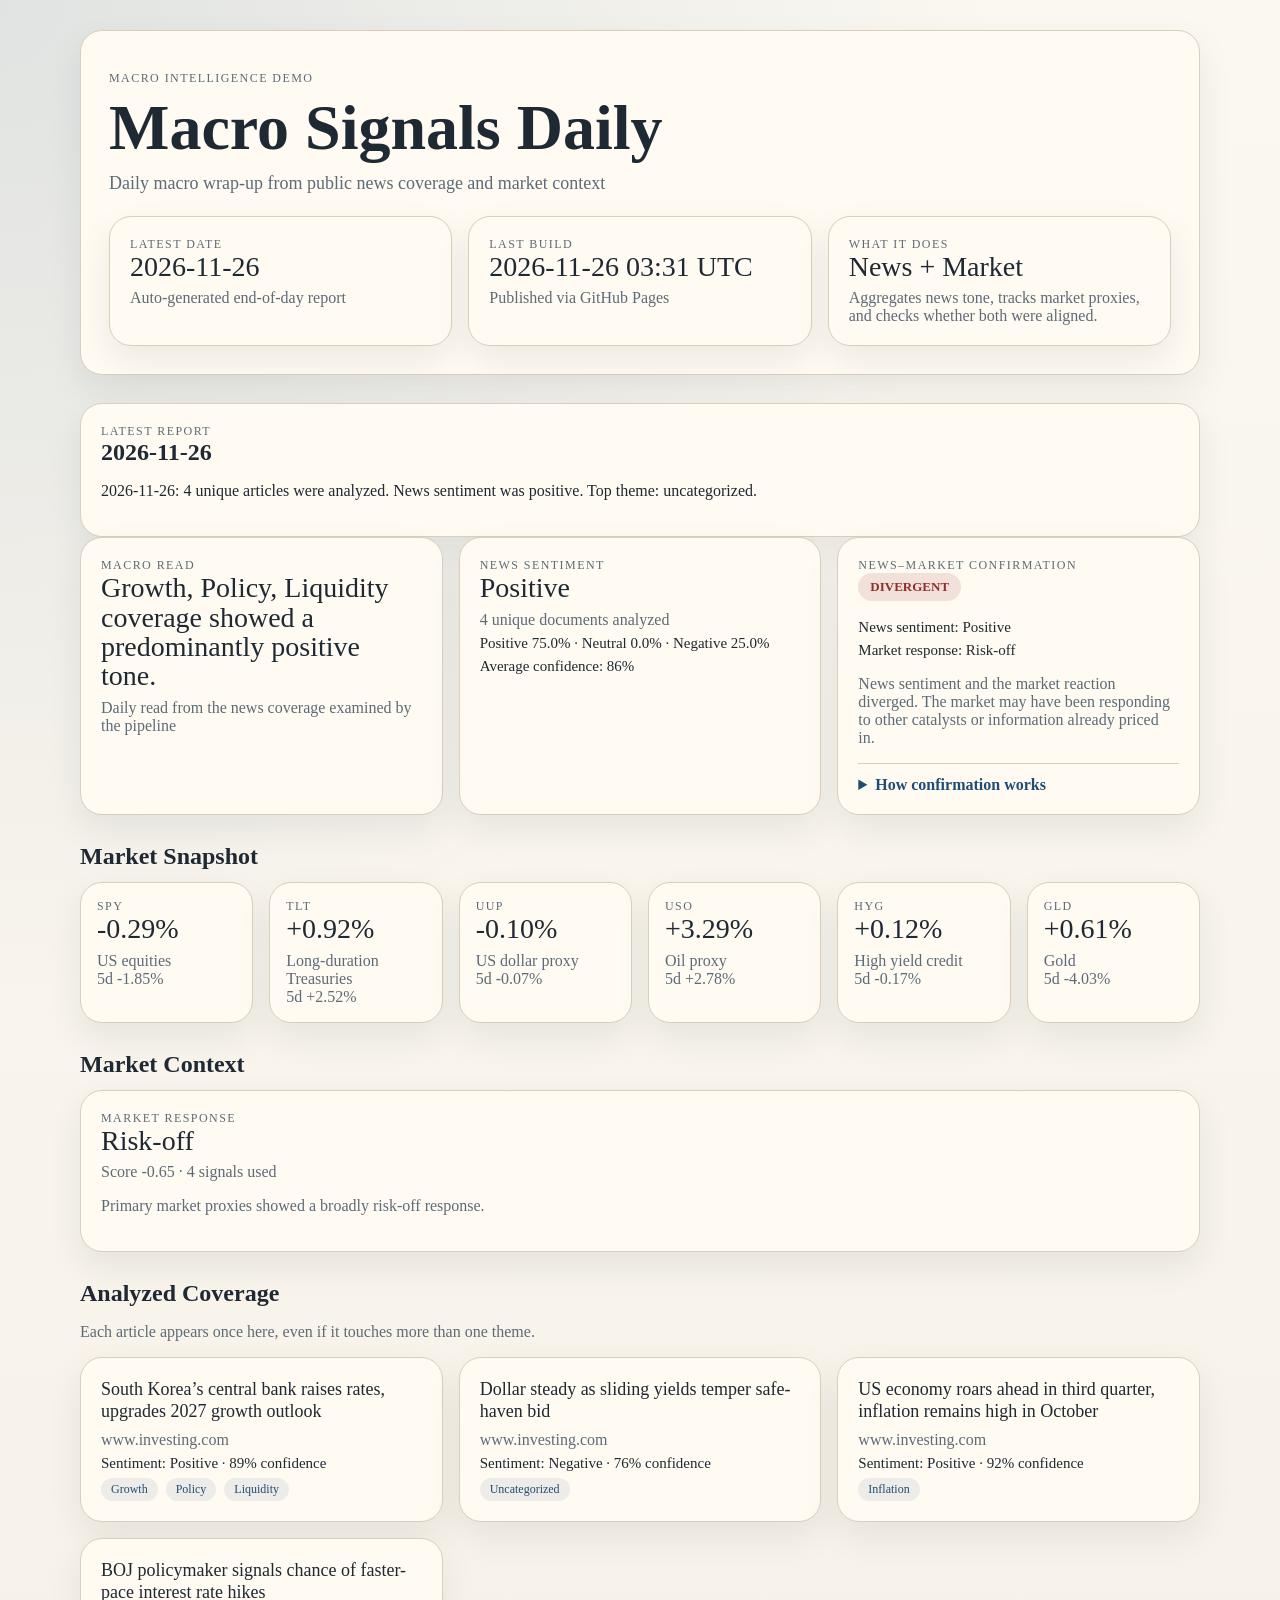
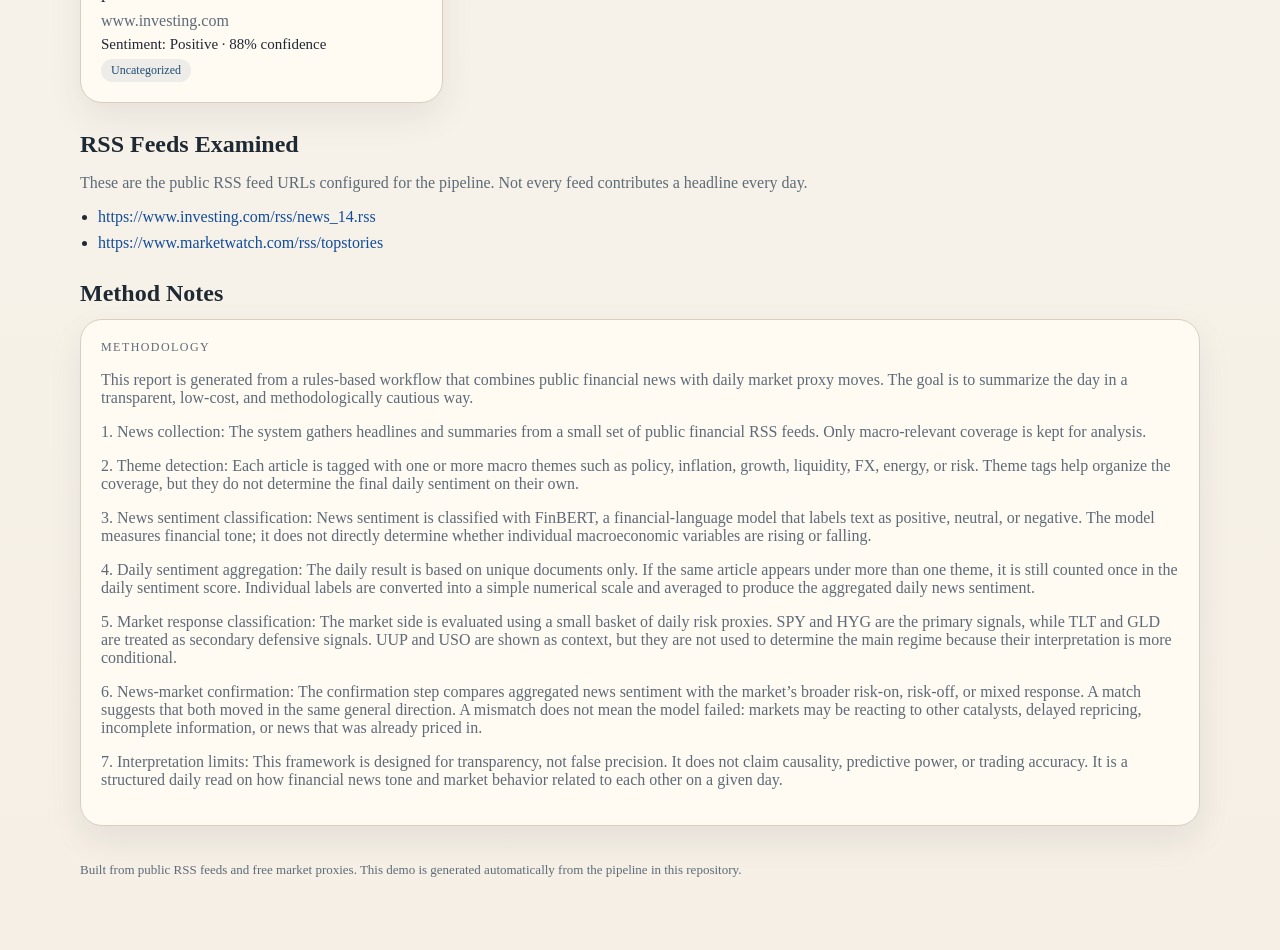
==== commit ec19c804: "Update macro signals daily site" ====
--- a/macro-signals-daily/index.html
+++ b/macro-signals-daily/index.html
@@ -16,12 +16,12 @@
         <div class="meta-row">
           <div class="card">
             <div class="kicker">Latest Date</div>
-            <div class="value">2026-11-25</div>
+            <div class="value">2026-11-26</div>
             <div class="subtle">Auto-generated end-of-day report</div>
           </div>
           <div class="card">
             <div class="kicker">Last Build</div>
-            <div class="value">2026-11-25 04:09 UTC</div>
+            <div class="value">2026-11-26 03:31 UTC</div>
             <div class="subtle">Published via GitHub Pages</div>
           </div>
           <div class="card">
@@ -33,35 +33,35 @@
       </section>
 
       
-    <section class="section" id="report-2026-11-25">
+    <section class="section" id="report-2026-11-26">
       <div class="card">
         <div class="kicker">Latest Report</div>
-        <h2>2026-11-25</h2>
-        <p>2026-11-25: 2 unique articles were analyzed. Top theme: inflation. There was not enough coverage for a reliable daily sentiment read.</p>
+        <h2>2026-11-26</h2>
+        <p>2026-11-26: 4 unique articles were analyzed. News sentiment was positive. Top theme: uncategorized.</p>
       </div>
 
       <div class="signal-grid">
         <div class="card">
           <div class="kicker">Macro Read</div>
-          <div class="value">there was not enough unique coverage to form a reliable daily news sentiment signal.</div>
+          <div class="value">Growth, Policy, Liquidity coverage showed a predominantly positive tone.</div>
           <div class="subtle">Daily read from the news coverage examined by the pipeline</div>
         </div>
         
     <div class="card">
       <div class="kicker">News Sentiment</div>
-      <div class="value">Insufficient data</div>
-      <div class="subtle">2 unique documents analyzed</div>
-      <div class="summary-line">Positive 50.0% · Neutral 0.0% · Negative 50.0%</div>
-      <div class="summary-line">Average confidence: 64%</div>
+      <div class="value">Positive</div>
+      <div class="subtle">4 unique documents analyzed</div>
+      <div class="summary-line">Positive 75.0% · Neutral 0.0% · Negative 25.0%</div>
+      <div class="summary-line">Average confidence: 86%</div>
     </div>
     
         
     <div class="card">
       <div class="kicker">News–Market Confirmation</div>
-      <div class="status-pill status-insufficient-data">INSUFFICIENT DATA</div>
-      <div class="summary-line">News sentiment: Insufficient data</div>
-      <div class="summary-line">Market response: Mixed</div>
-      <p class="subtle">There was not enough reliable news or market data to evaluate confirmation.</p>
+      <div class="status-pill status-divergent">DIVERGENT</div>
+      <div class="summary-line">News sentiment: Positive</div>
+      <div class="summary-line">Market response: Risk-off</div>
+      <p class="subtle">News sentiment and the market reaction diverged. The market may have been responding to other catalysts or information already priced in.</p>
       <details>
         <summary>How confirmation works</summary>
         <p>
@@ -79,44 +79,44 @@
         <div class="market-grid">
             <div class="market-card">
               <div class="kicker">SPY</div>
-              <div class="value">-0.49%</div>
+              <div class="value">-0.29%</div>
               <div class="subtle">US equities</div>
-              <div class="subtle">5d -1.86%</div>
+              <div class="subtle">5d -1.85%</div>
             </div>
             
             <div class="market-card">
               <div class="kicker">TLT</div>
-              <div class="value">-0.24%</div>
+              <div class="value">+0.92%</div>
               <div class="subtle">Long-duration Treasuries</div>
-              <div class="subtle">5d +2.44%</div>
+              <div class="subtle">5d +2.52%</div>
             </div>
             
             <div class="market-card">
               <div class="kicker">UUP</div>
-              <div class="value">-0.50%</div>
+              <div class="value">-0.10%</div>
               <div class="subtle">US dollar proxy</div>
-              <div class="subtle">5d +0.30%</div>
+              <div class="subtle">5d -0.07%</div>
             </div>
             
             <div class="market-card">
               <div class="kicker">USO</div>
-              <div class="value">+1.55%</div>
+              <div class="value">+3.29%</div>
               <div class="subtle">Oil proxy</div>
-              <div class="subtle">5d -3.43%</div>
+              <div class="subtle">5d +2.78%</div>
             </div>
             
             <div class="market-card">
               <div class="kicker">HYG</div>
-              <div class="value">-0.12%</div>
+              <div class="value">+0.12%</div>
               <div class="subtle">High yield credit</div>
-              <div class="subtle">5d -0.26%</div>
+              <div class="subtle">5d -0.17%</div>
             </div>
             
             <div class="market-card">
               <div class="kicker">GLD</div>
-              <div class="value">-2.27%</div>
+              <div class="value">+0.61%</div>
               <div class="subtle">Gold</div>
-              <div class="subtle">5d -7.67%</div>
+              <div class="subtle">5d -4.03%</div>
             </div>
             </div>
       </div>
@@ -126,9 +126,9 @@
         
     <div class="card">
       <div class="kicker">Market Response</div>
-      <div class="value">Mixed</div>
-      <div class="subtle">Score -0.15 · 4 signals used</div>
-      <p class="subtle">The major market proxies gave a mixed risk signal.</p>
+      <div class="value">Risk-off</div>
+      <div class="subtle">Score -0.65 · 4 signals used</div>
+      <p class="subtle">Primary market proxies showed a broadly risk-off response.</p>
     </div>
     
       </div>
@@ -138,17 +138,31 @@
         <p class="subtle">Each article appears once here, even if it touches more than one theme.</p>
         <div class="coverage-grid">
             <article class="story-card">
-              <div class="story-title">Dollar takes breather ahead of US data on Fed path; Aussie jumps on CPI</div>
-              <div class="source">www.investing.com</div>
-              <div class="summary-line">Sentiment: Positive · 60% confidence</div>
-              <div><span class="tag">Inflation</span><span class="tag">Policy</span></div>
-            </article>
-            
-            <article class="story-card">
-              <div class="story-title">RBA’s Jacobs says Aussie financial conditions restrictive as inflation accelerates</div>
-              <div class="source">www.investing.com</div>
-              <div class="summary-line">Sentiment: Negative · 68% confidence</div>
-              <div><span class="tag">Inflation</span><span class="tag">Policy</span></div>
+              <div class="story-title">South Korea’s central bank raises rates, upgrades 2027 growth outlook</div>
+              <div class="source">www.investing.com</div>
+              <div class="summary-line">Sentiment: Positive · 89% confidence</div>
+              <div><span class="tag">Growth</span><span class="tag">Policy</span><span class="tag">Liquidity</span></div>
+            </article>
+            
+            <article class="story-card">
+              <div class="story-title">Dollar steady as sliding yields temper safe-haven bid</div>
+              <div class="source">www.investing.com</div>
+              <div class="summary-line">Sentiment: Negative · 76% confidence</div>
+              <div><span class="tag">Uncategorized</span></div>
+            </article>
+            
+            <article class="story-card">
+              <div class="story-title">US economy roars ahead in third quarter, inflation remains high in October</div>
+              <div class="source">www.investing.com</div>
+              <div class="summary-line">Sentiment: Positive · 92% confidence</div>
+              <div><span class="tag">Inflation</span></div>
+            </article>
+            
+            <article class="story-card">
+              <div class="story-title">BOJ policymaker signals chance of faster-pace interest rate hikes</div>
+              <div class="source">www.investing.com</div>
+              <div class="summary-line">Sentiment: Positive · 88% confidence</div>
+              <div><span class="tag">Uncategorized</span></div>
             </article>
             </div>
       </div>
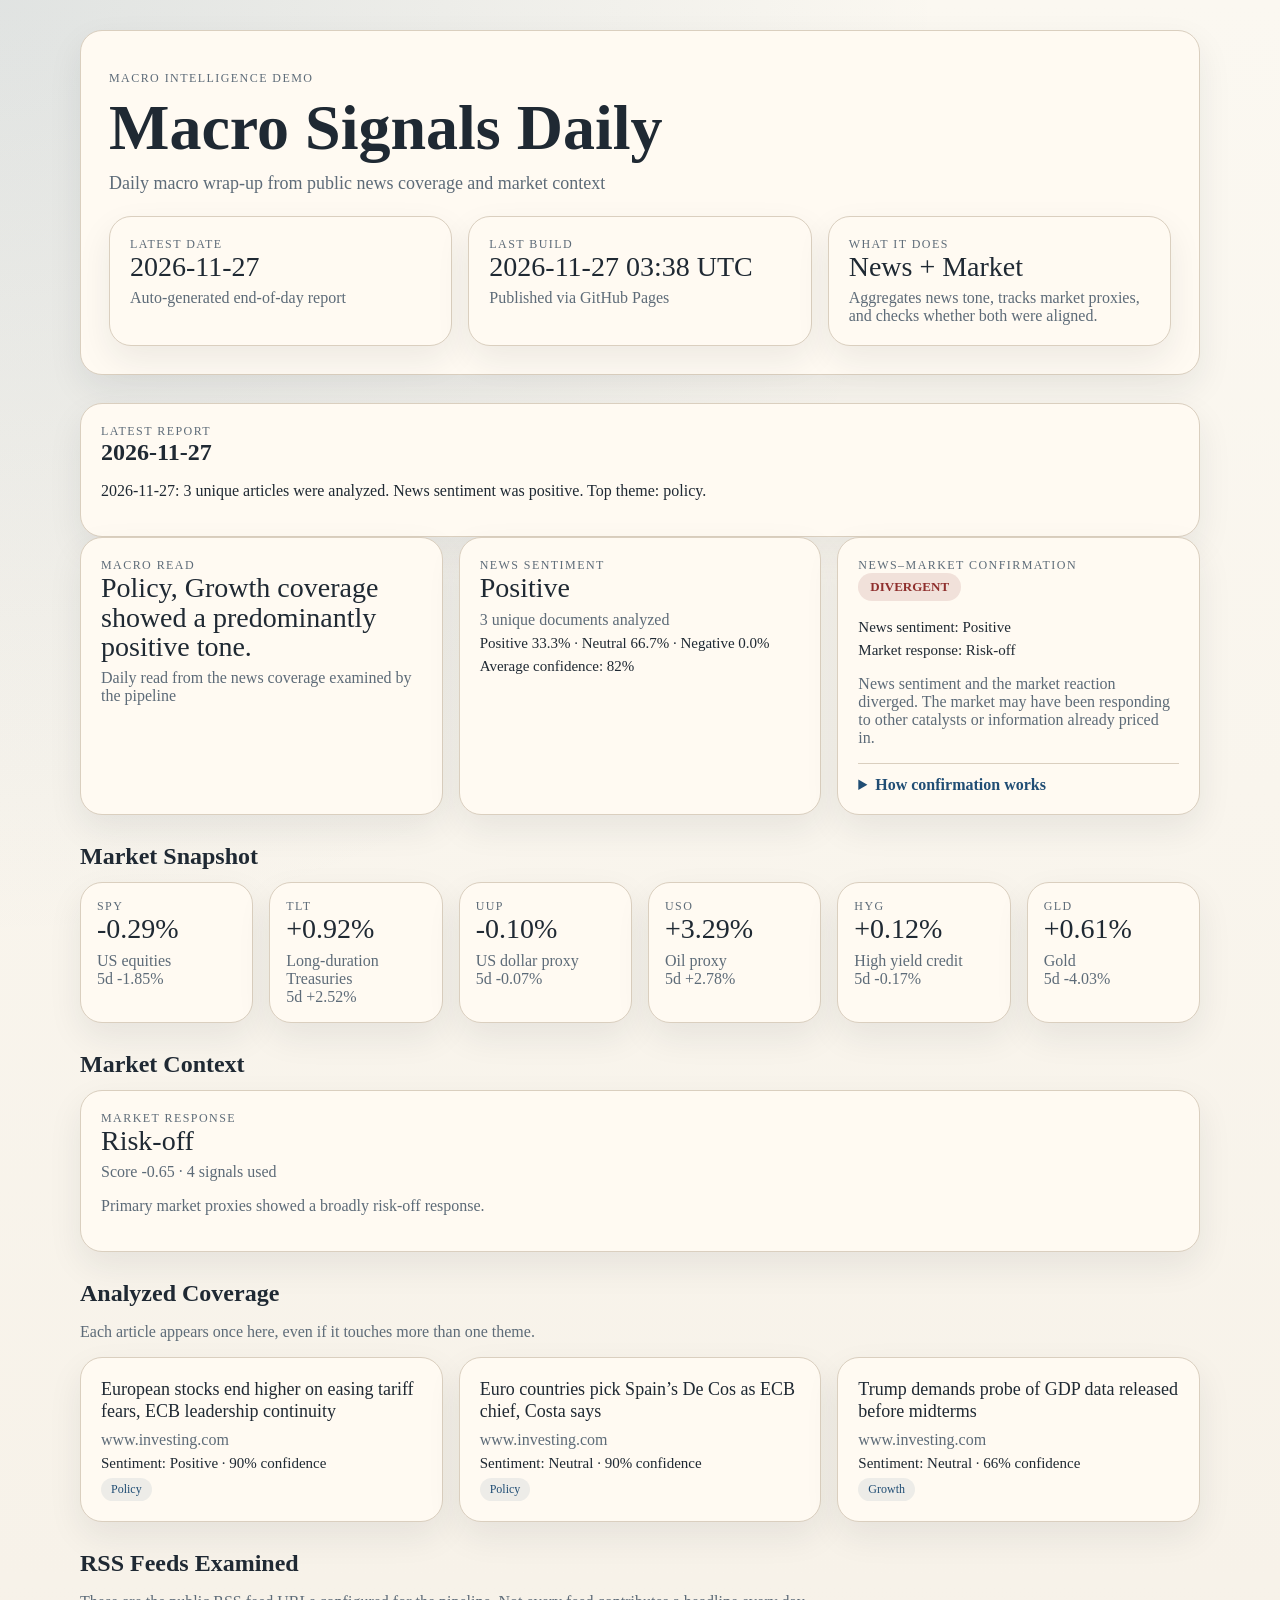
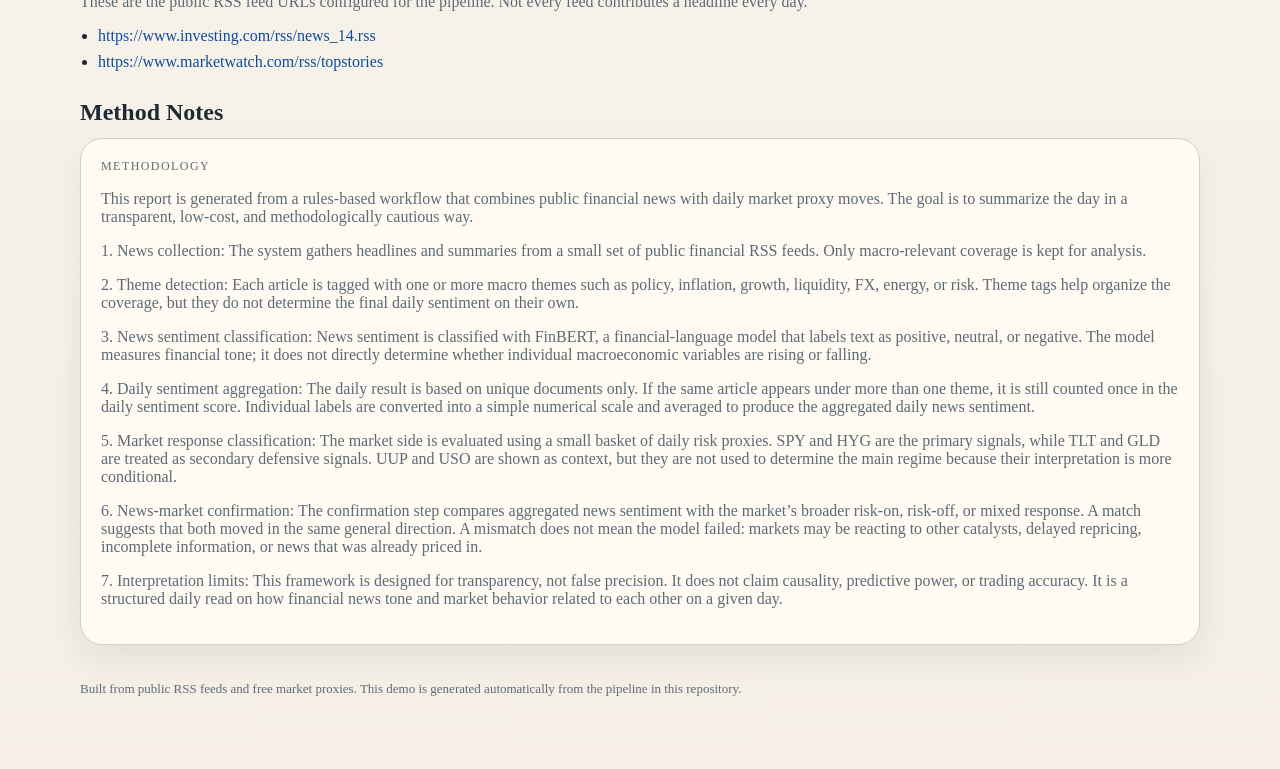
==== commit 06214fb4: "Update macro signals daily site" ====
--- a/macro-signals-daily/index.html
+++ b/macro-signals-daily/index.html
@@ -16,12 +16,12 @@
         <div class="meta-row">
           <div class="card">
             <div class="kicker">Latest Date</div>
-            <div class="value">2026-11-26</div>
+            <div class="value">2026-11-27</div>
             <div class="subtle">Auto-generated end-of-day report</div>
           </div>
           <div class="card">
             <div class="kicker">Last Build</div>
-            <div class="value">2026-11-26 03:31 UTC</div>
+            <div class="value">2026-11-27 03:38 UTC</div>
             <div class="subtle">Published via GitHub Pages</div>
           </div>
           <div class="card">
@@ -33,26 +33,26 @@
       </section>
 
       
-    <section class="section" id="report-2026-11-26">
+    <section class="section" id="report-2026-11-27">
       <div class="card">
         <div class="kicker">Latest Report</div>
-        <h2>2026-11-26</h2>
-        <p>2026-11-26: 4 unique articles were analyzed. News sentiment was positive. Top theme: uncategorized.</p>
+        <h2>2026-11-27</h2>
+        <p>2026-11-27: 3 unique articles were analyzed. News sentiment was positive. Top theme: policy.</p>
       </div>
 
       <div class="signal-grid">
         <div class="card">
           <div class="kicker">Macro Read</div>
-          <div class="value">Growth, Policy, Liquidity coverage showed a predominantly positive tone.</div>
+          <div class="value">Policy, Growth coverage showed a predominantly positive tone.</div>
           <div class="subtle">Daily read from the news coverage examined by the pipeline</div>
         </div>
         
     <div class="card">
       <div class="kicker">News Sentiment</div>
       <div class="value">Positive</div>
-      <div class="subtle">4 unique documents analyzed</div>
-      <div class="summary-line">Positive 75.0% · Neutral 0.0% · Negative 25.0%</div>
-      <div class="summary-line">Average confidence: 86%</div>
+      <div class="subtle">3 unique documents analyzed</div>
+      <div class="summary-line">Positive 33.3% · Neutral 66.7% · Negative 0.0%</div>
+      <div class="summary-line">Average confidence: 82%</div>
     </div>
     
         
@@ -138,31 +138,24 @@
         <p class="subtle">Each article appears once here, even if it touches more than one theme.</p>
         <div class="coverage-grid">
             <article class="story-card">
-              <div class="story-title">South Korea’s central bank raises rates, upgrades 2027 growth outlook</div>
+              <div class="story-title">European stocks end higher on easing tariff fears, ECB leadership continuity</div>
               <div class="source">www.investing.com</div>
-              <div class="summary-line">Sentiment: Positive · 89% confidence</div>
-              <div><span class="tag">Growth</span><span class="tag">Policy</span><span class="tag">Liquidity</span></div>
+              <div class="summary-line">Sentiment: Positive · 90% confidence</div>
+              <div><span class="tag">Policy</span></div>
             </article>
             
             <article class="story-card">
-              <div class="story-title">Dollar steady as sliding yields temper safe-haven bid</div>
+              <div class="story-title">Euro countries pick Spain’s De Cos as ECB chief, Costa says</div>
               <div class="source">www.investing.com</div>
-              <div class="summary-line">Sentiment: Negative · 76% confidence</div>
-              <div><span class="tag">Uncategorized</span></div>
+              <div class="summary-line">Sentiment: Neutral · 90% confidence</div>
+              <div><span class="tag">Policy</span></div>
             </article>
             
             <article class="story-card">
-              <div class="story-title">US economy roars ahead in third quarter, inflation remains high in October</div>
+              <div class="story-title">Trump demands probe of GDP data released before midterms</div>
               <div class="source">www.investing.com</div>
-              <div class="summary-line">Sentiment: Positive · 92% confidence</div>
-              <div><span class="tag">Inflation</span></div>
-            </article>
-            
-            <article class="story-card">
-              <div class="story-title">BOJ policymaker signals chance of faster-pace interest rate hikes</div>
-              <div class="source">www.investing.com</div>
-              <div class="summary-line">Sentiment: Positive · 88% confidence</div>
-              <div><span class="tag">Uncategorized</span></div>
+              <div class="summary-line">Sentiment: Neutral · 66% confidence</div>
+              <div><span class="tag">Growth</span></div>
             </article>
             </div>
       </div>
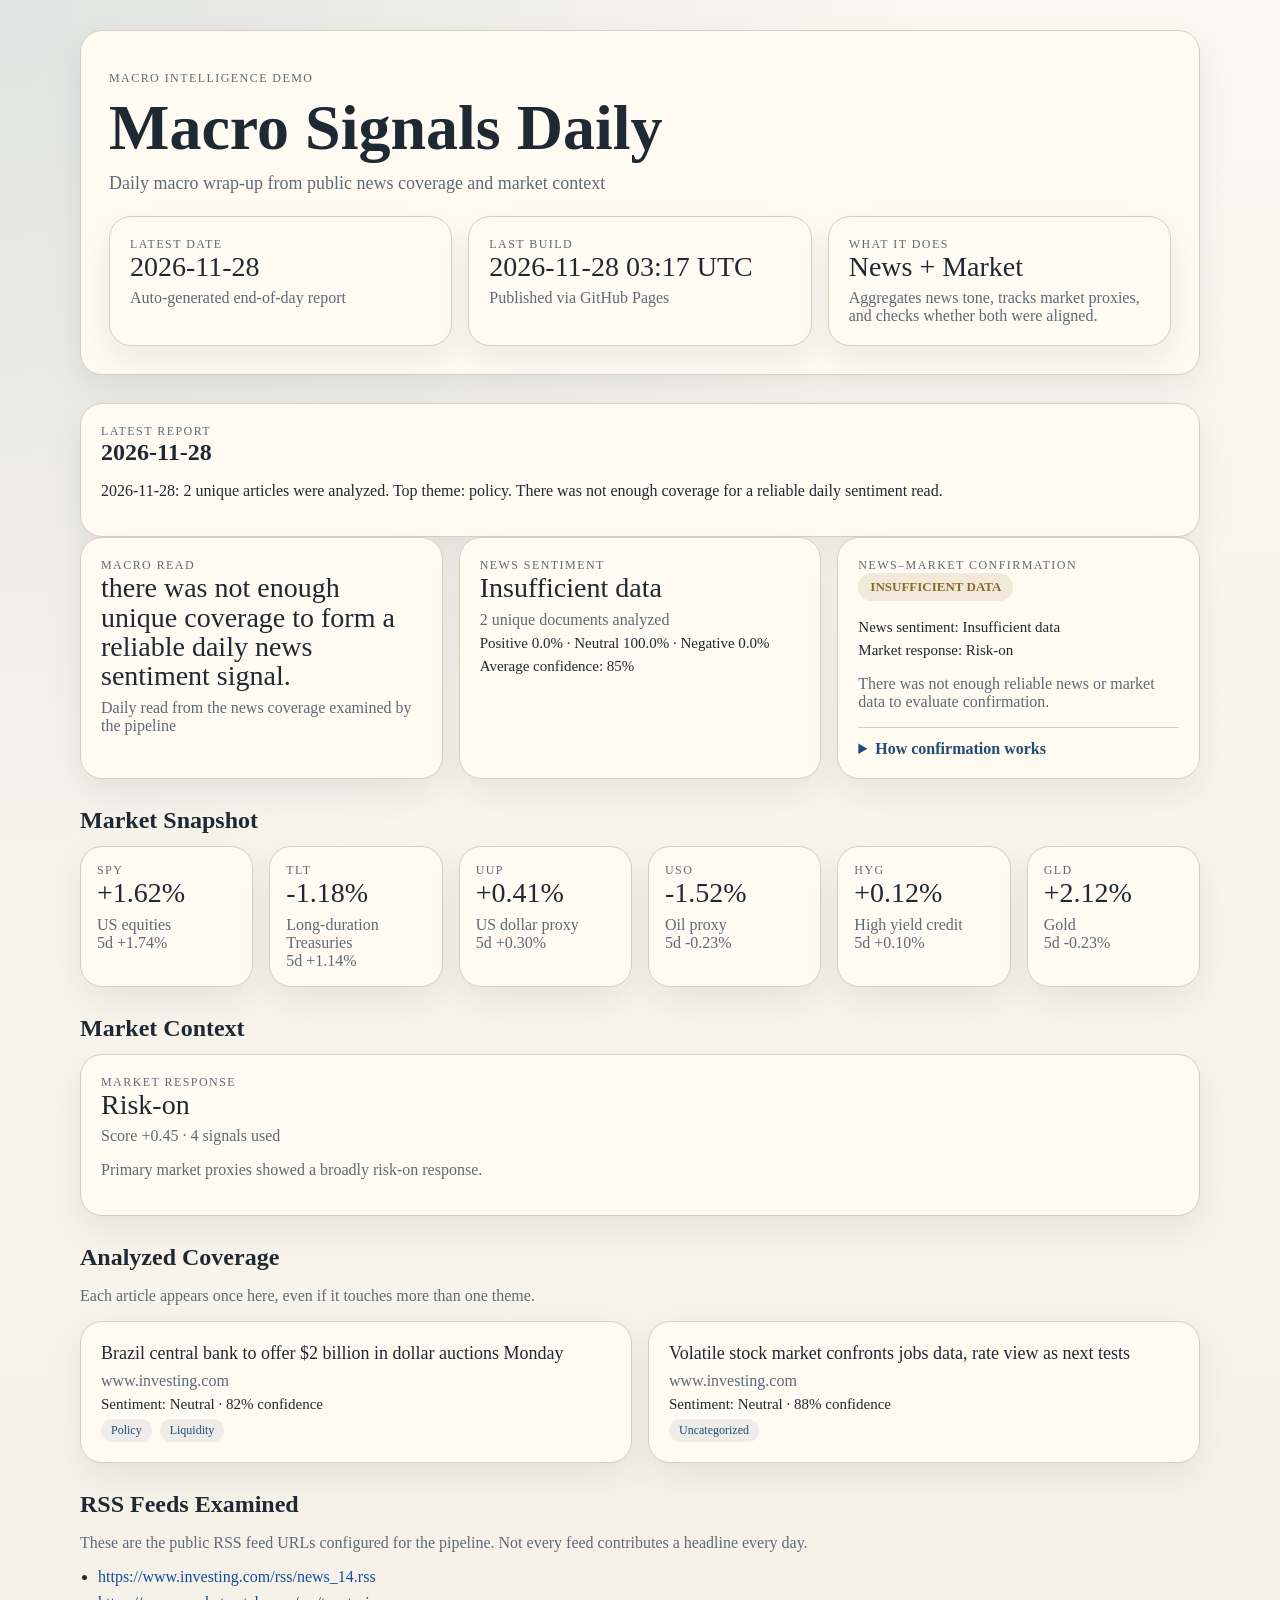
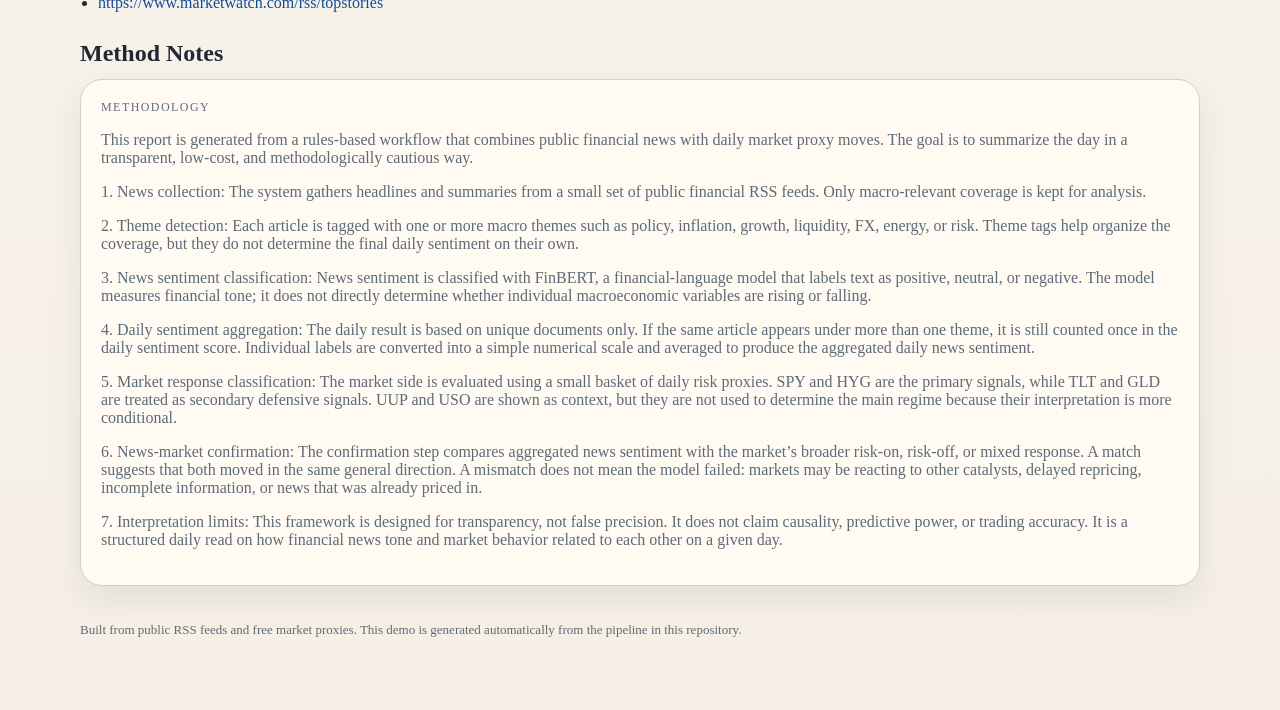
==== commit eb03696e: "Update macro signals daily site" ====
--- a/macro-signals-daily/index.html
+++ b/macro-signals-daily/index.html
@@ -16,12 +16,12 @@
         <div class="meta-row">
           <div class="card">
             <div class="kicker">Latest Date</div>
-            <div class="value">2026-11-27</div>
+            <div class="value">2026-11-28</div>
             <div class="subtle">Auto-generated end-of-day report</div>
           </div>
           <div class="card">
             <div class="kicker">Last Build</div>
-            <div class="value">2026-11-27 03:38 UTC</div>
+            <div class="value">2026-11-28 03:17 UTC</div>
             <div class="subtle">Published via GitHub Pages</div>
           </div>
           <div class="card">
@@ -33,35 +33,35 @@
       </section>
 
       
-    <section class="section" id="report-2026-11-27">
+    <section class="section" id="report-2026-11-28">
       <div class="card">
         <div class="kicker">Latest Report</div>
-        <h2>2026-11-27</h2>
-        <p>2026-11-27: 3 unique articles were analyzed. News sentiment was positive. Top theme: policy.</p>
+        <h2>2026-11-28</h2>
+        <p>2026-11-28: 2 unique articles were analyzed. Top theme: policy. There was not enough coverage for a reliable daily sentiment read.</p>
       </div>
 
       <div class="signal-grid">
         <div class="card">
           <div class="kicker">Macro Read</div>
-          <div class="value">Policy, Growth coverage showed a predominantly positive tone.</div>
+          <div class="value">there was not enough unique coverage to form a reliable daily news sentiment signal.</div>
           <div class="subtle">Daily read from the news coverage examined by the pipeline</div>
         </div>
         
     <div class="card">
       <div class="kicker">News Sentiment</div>
-      <div class="value">Positive</div>
-      <div class="subtle">3 unique documents analyzed</div>
-      <div class="summary-line">Positive 33.3% · Neutral 66.7% · Negative 0.0%</div>
-      <div class="summary-line">Average confidence: 82%</div>
+      <div class="value">Insufficient data</div>
+      <div class="subtle">2 unique documents analyzed</div>
+      <div class="summary-line">Positive 0.0% · Neutral 100.0% · Negative 0.0%</div>
+      <div class="summary-line">Average confidence: 85%</div>
     </div>
     
         
     <div class="card">
       <div class="kicker">News–Market Confirmation</div>
-      <div class="status-pill status-divergent">DIVERGENT</div>
-      <div class="summary-line">News sentiment: Positive</div>
-      <div class="summary-line">Market response: Risk-off</div>
-      <p class="subtle">News sentiment and the market reaction diverged. The market may have been responding to other catalysts or information already priced in.</p>
+      <div class="status-pill status-insufficient-data">INSUFFICIENT DATA</div>
+      <div class="summary-line">News sentiment: Insufficient data</div>
+      <div class="summary-line">Market response: Risk-on</div>
+      <p class="subtle">There was not enough reliable news or market data to evaluate confirmation.</p>
       <details>
         <summary>How confirmation works</summary>
         <p>
@@ -79,44 +79,44 @@
         <div class="market-grid">
             <div class="market-card">
               <div class="kicker">SPY</div>
-              <div class="value">-0.29%</div>
+              <div class="value">+1.62%</div>
               <div class="subtle">US equities</div>
-              <div class="subtle">5d -1.85%</div>
+              <div class="subtle">5d +1.74%</div>
             </div>
             
             <div class="market-card">
               <div class="kicker">TLT</div>
-              <div class="value">+0.92%</div>
+              <div class="value">-1.18%</div>
               <div class="subtle">Long-duration Treasuries</div>
-              <div class="subtle">5d +2.52%</div>
+              <div class="subtle">5d +1.14%</div>
             </div>
             
             <div class="market-card">
               <div class="kicker">UUP</div>
-              <div class="value">-0.10%</div>
+              <div class="value">+0.41%</div>
               <div class="subtle">US dollar proxy</div>
-              <div class="subtle">5d -0.07%</div>
+              <div class="subtle">5d +0.30%</div>
             </div>
             
             <div class="market-card">
               <div class="kicker">USO</div>
-              <div class="value">+3.29%</div>
+              <div class="value">-1.52%</div>
               <div class="subtle">Oil proxy</div>
-              <div class="subtle">5d +2.78%</div>
+              <div class="subtle">5d -0.23%</div>
             </div>
             
             <div class="market-card">
               <div class="kicker">HYG</div>
               <div class="value">+0.12%</div>
               <div class="subtle">High yield credit</div>
-              <div class="subtle">5d -0.17%</div>
+              <div class="subtle">5d +0.10%</div>
             </div>
             
             <div class="market-card">
               <div class="kicker">GLD</div>
-              <div class="value">+0.61%</div>
+              <div class="value">+2.12%</div>
               <div class="subtle">Gold</div>
-              <div class="subtle">5d -4.03%</div>
+              <div class="subtle">5d -0.23%</div>
             </div>
             </div>
       </div>
@@ -126,9 +126,9 @@
         
     <div class="card">
       <div class="kicker">Market Response</div>
-      <div class="value">Risk-off</div>
-      <div class="subtle">Score -0.65 · 4 signals used</div>
-      <p class="subtle">Primary market proxies showed a broadly risk-off response.</p>
+      <div class="value">Risk-on</div>
+      <div class="subtle">Score +0.45 · 4 signals used</div>
+      <p class="subtle">Primary market proxies showed a broadly risk-on response.</p>
     </div>
     
       </div>
@@ -138,24 +138,17 @@
         <p class="subtle">Each article appears once here, even if it touches more than one theme.</p>
         <div class="coverage-grid">
             <article class="story-card">
-              <div class="story-title">European stocks end higher on easing tariff fears, ECB leadership continuity</div>
+              <div class="story-title">Brazil central bank to offer $2 billion in dollar auctions Monday</div>
               <div class="source">www.investing.com</div>
-              <div class="summary-line">Sentiment: Positive · 90% confidence</div>
-              <div><span class="tag">Policy</span></div>
+              <div class="summary-line">Sentiment: Neutral · 82% confidence</div>
+              <div><span class="tag">Policy</span><span class="tag">Liquidity</span></div>
             </article>
             
             <article class="story-card">
-              <div class="story-title">Euro countries pick Spain’s De Cos as ECB chief, Costa says</div>
+              <div class="story-title">Volatile stock market confronts jobs data, rate view as next tests</div>
               <div class="source">www.investing.com</div>
-              <div class="summary-line">Sentiment: Neutral · 90% confidence</div>
-              <div><span class="tag">Policy</span></div>
-            </article>
-            
-            <article class="story-card">
-              <div class="story-title">Trump demands probe of GDP data released before midterms</div>
-              <div class="source">www.investing.com</div>
-              <div class="summary-line">Sentiment: Neutral · 66% confidence</div>
-              <div><span class="tag">Growth</span></div>
+              <div class="summary-line">Sentiment: Neutral · 88% confidence</div>
+              <div><span class="tag">Uncategorized</span></div>
             </article>
             </div>
       </div>
